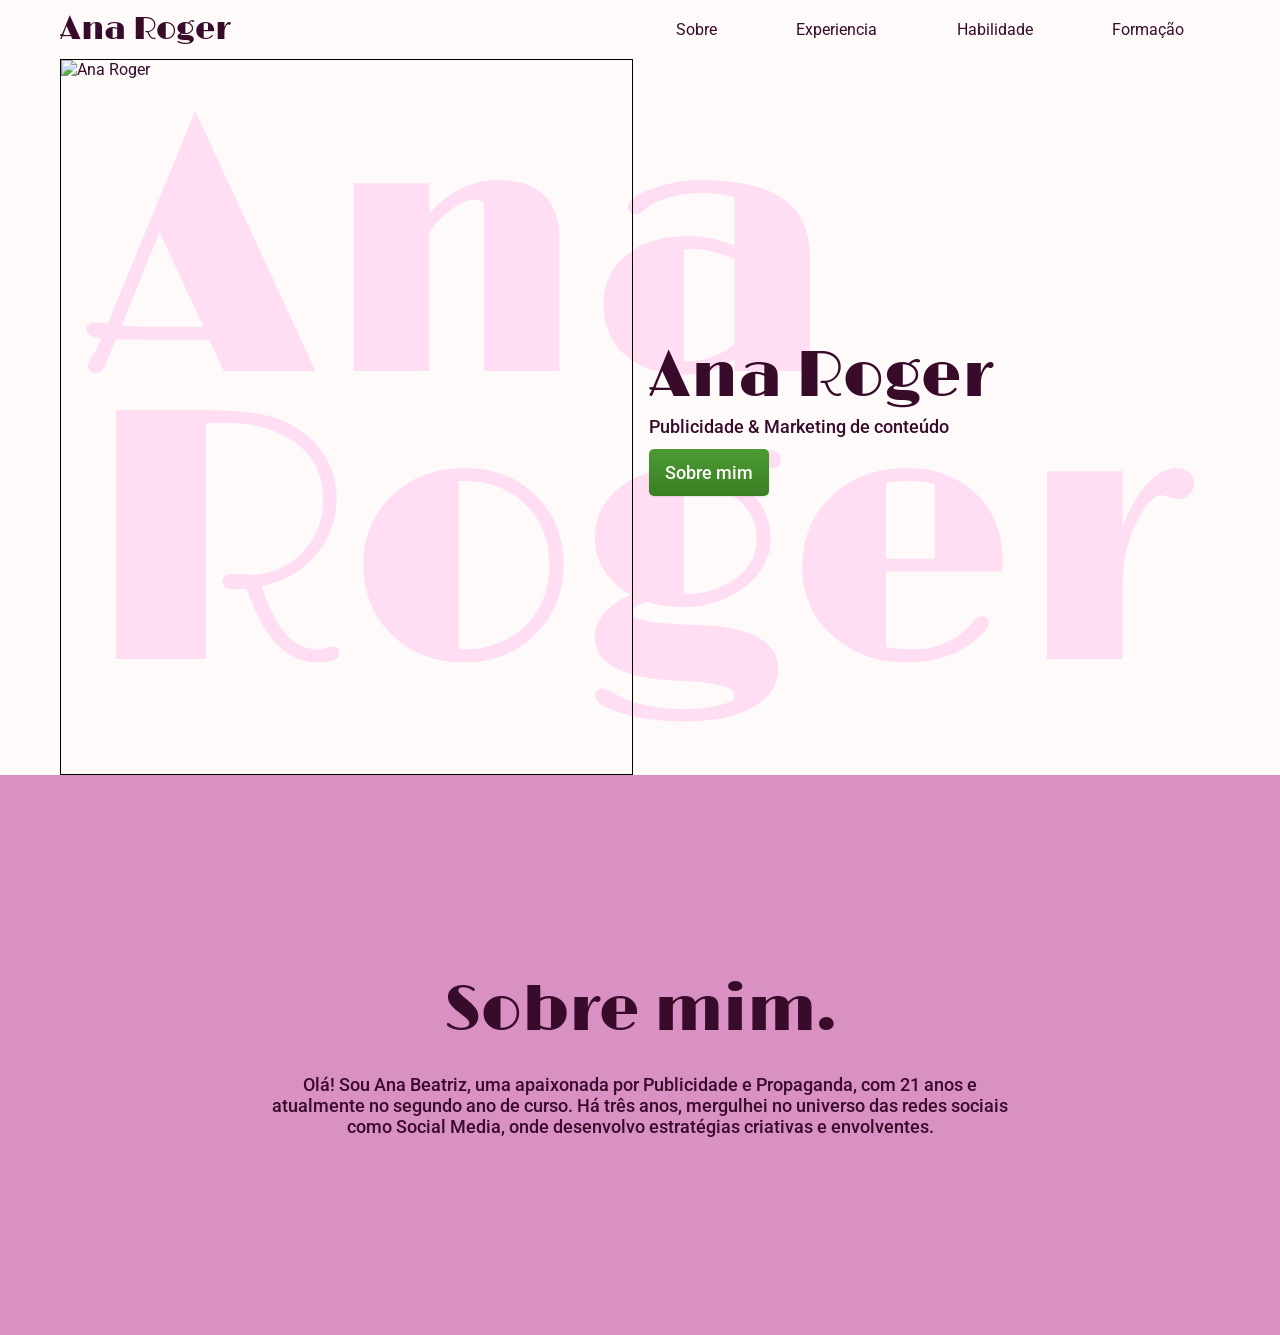
==== index.html @ 4bc262b2 "Primeiro commit" ====
<!DOCTYPE html>
<html lang="pt-br">
  <head>
    <meta charset="UTF-8" />
    <meta name="viewport" content="width=device-width, initial-scale=1.0" />
    <link rel="stylesheet" href="./styles/index.css" />
    <link rel="preconnect" href="https://fonts.googleapis.com" />
    <link rel="preconnect" href="https://fonts.gstatic.com" crossorigin />
    <link
      href="https://fonts.googleapis.com/css2?family=Limelight&family=Roboto:ital,wght@0,100..900;1,100..900&display=swap"
      rel="stylesheet"
    />
    <title>Ana Roger</title>
  </head>
  <body>
    <header class="header">
      <div class="header-container container">
        <a href="#">
          <h3 class="logo">Ana Roger</h3>
        </a>
        <ul>
          <li class="link">
            <a href="#sobre">Sobre</a>
          </li>
          <li class="link">
            <a href="#exp">Experiencia</a>
          </li>
          <li class="link">
            <a href="#hab">Habilidade</a>
          </li>
          <li class="link">
            <a href="#for">Formação</a>
          </li>
        </ul>
      </div>
    </header>

    <main class="introducao">
      <div class="introducao-content container">
        <picture class="fadeInDown" data-anime="800">
          <source media="(max-width: 800px)" />
          <!-- srcset="./img/bicicletas/nimbus.jpg" -->
          <!-- src="./img/fotos/introducao.jpg" -->
          <img width="1280" height="1600" alt="Ana Roger" />
        </picture>
        <div class="introducao-dados">
          <h1>Ana Roger</h1>
          <p>Publicidade & Marketing de conteúdo</p>
          <button class="btn">Sobre mim</button>
        </div>
      </div>
    </main>

    <article class="sobre">
      <h1>Sobre mim.</h1>
      <p>
        Olá! Sou Ana Beatriz, uma apaixonada por Publicidade e Propaganda, com
        21 anos e atualmente no segundo ano de curso. Há três anos, mergulhei no
        universo das redes sociais como Social Media, onde desenvolvo
        estratégias criativas e envolventes.
      </p>
    </article>

    <script src="./js/scripe.js"></script>
  </body>
</html>
---- styles/index.css ----
body {
  margin: 0;
  font-family: "Roboto", serif;
  color: #380b2a;
  background-color: #fffafa;
}

h1,
h2,
h3,
h4,
ul,
p,
dd,
blockquote {
  margin: 0px;
}

ul {
  padding: 0;
  list-style: none;
}

a {
  text-decoration: none;
  color: inherit;
}

img {
  max-width: 100%;
  height: auto;
  display: block;
}

img[src$=".jpg"] {
  border-radius: 4px;
}

h1 {
  font-family: "Limelight", serif;
  font-weight: 400;
  font-style: normal;
}

.container {
  box-sizing: border-box;
  max-width: 1200px;
  padding-left: 20px;
  padding-right: 20px;
  margin-left: auto;
  margin-right: auto;
}

.header {
  box-shadow: 0 1px 2px rgba(0, 0, 0, 0.1);
}

.header-container {
  display: grid;
  grid-template-columns: 1fr 1fr;
  align-items: center;
}

.logo {
  font-family: "Limelight", serif;
  font-weight: 400;
  font-style: normal;
  font-size: 2rem;
  color: #380b2a;
}

.header-container ul {
  display: flex;
  align-items: center;
  gap: 0.5rem;
  flex-wrap: wrap;
  justify-content: space-around;
}

.header-container .link a {
  padding: 1.25rem 1rem;
  display: block;
  transition: 0.2s;
}

.link a:hover {
  color: #ffc2ec;
  background-color: #bb6ca2;
}

.introducao {
  /* background: var(--cor-12) url("../../img/dec/bottom-left.svg") no-repeat bottom 160px left 20px; */
  background: #fffafa url("../img/fundo/Ana_Roger.png") no-repeat center center;
}

.introducao-content {
  display: grid;
  grid-template-columns: 1fr 1fr;
  gap: 1.125rem;
  align-items: center;
}

.introducao-content img {
  border: 1px solid #000;
  object-fit: cover;
  width: 100%;
  height: 100%;
}

.introducao-dados h1 {
  font-size: 4rem;
}

.introducao-dados p {
  font-size: 1.125rem;
  font-weight: 500;
}

.introducao-dados .btn {
  padding: 0.8rem 1rem;
  border-radius: 5px;
  font-family: "Roboto", serif;
  font-size: 1.125rem;
  font-weight: 500;
  border: none;
  background: linear-gradient(#4c9a34, #398023);
  color: #fffafa;
  margin-top: 0.75rem;
  cursor: pointer;
  box-shadow: 0 1px 2px rgba(0, 0, 0, 0.1);
}

.introducao-dados .btn:hover {
  background: linear-gradient(#1e5c0b, #114401);
}

.sobre {
  background-color: #d990c2;
  display: flex;
  align-items: center;
  justify-content: center;
  flex-direction: column;
  gap: 1.5rem;
  min-height: 560px;
}

.sobre h1 {
  font-size: 4rem;
}

.sobre p {
  font-weight: 500;
  font-size: 1.125rem;
  text-align: center;
  max-width: 750px;
}
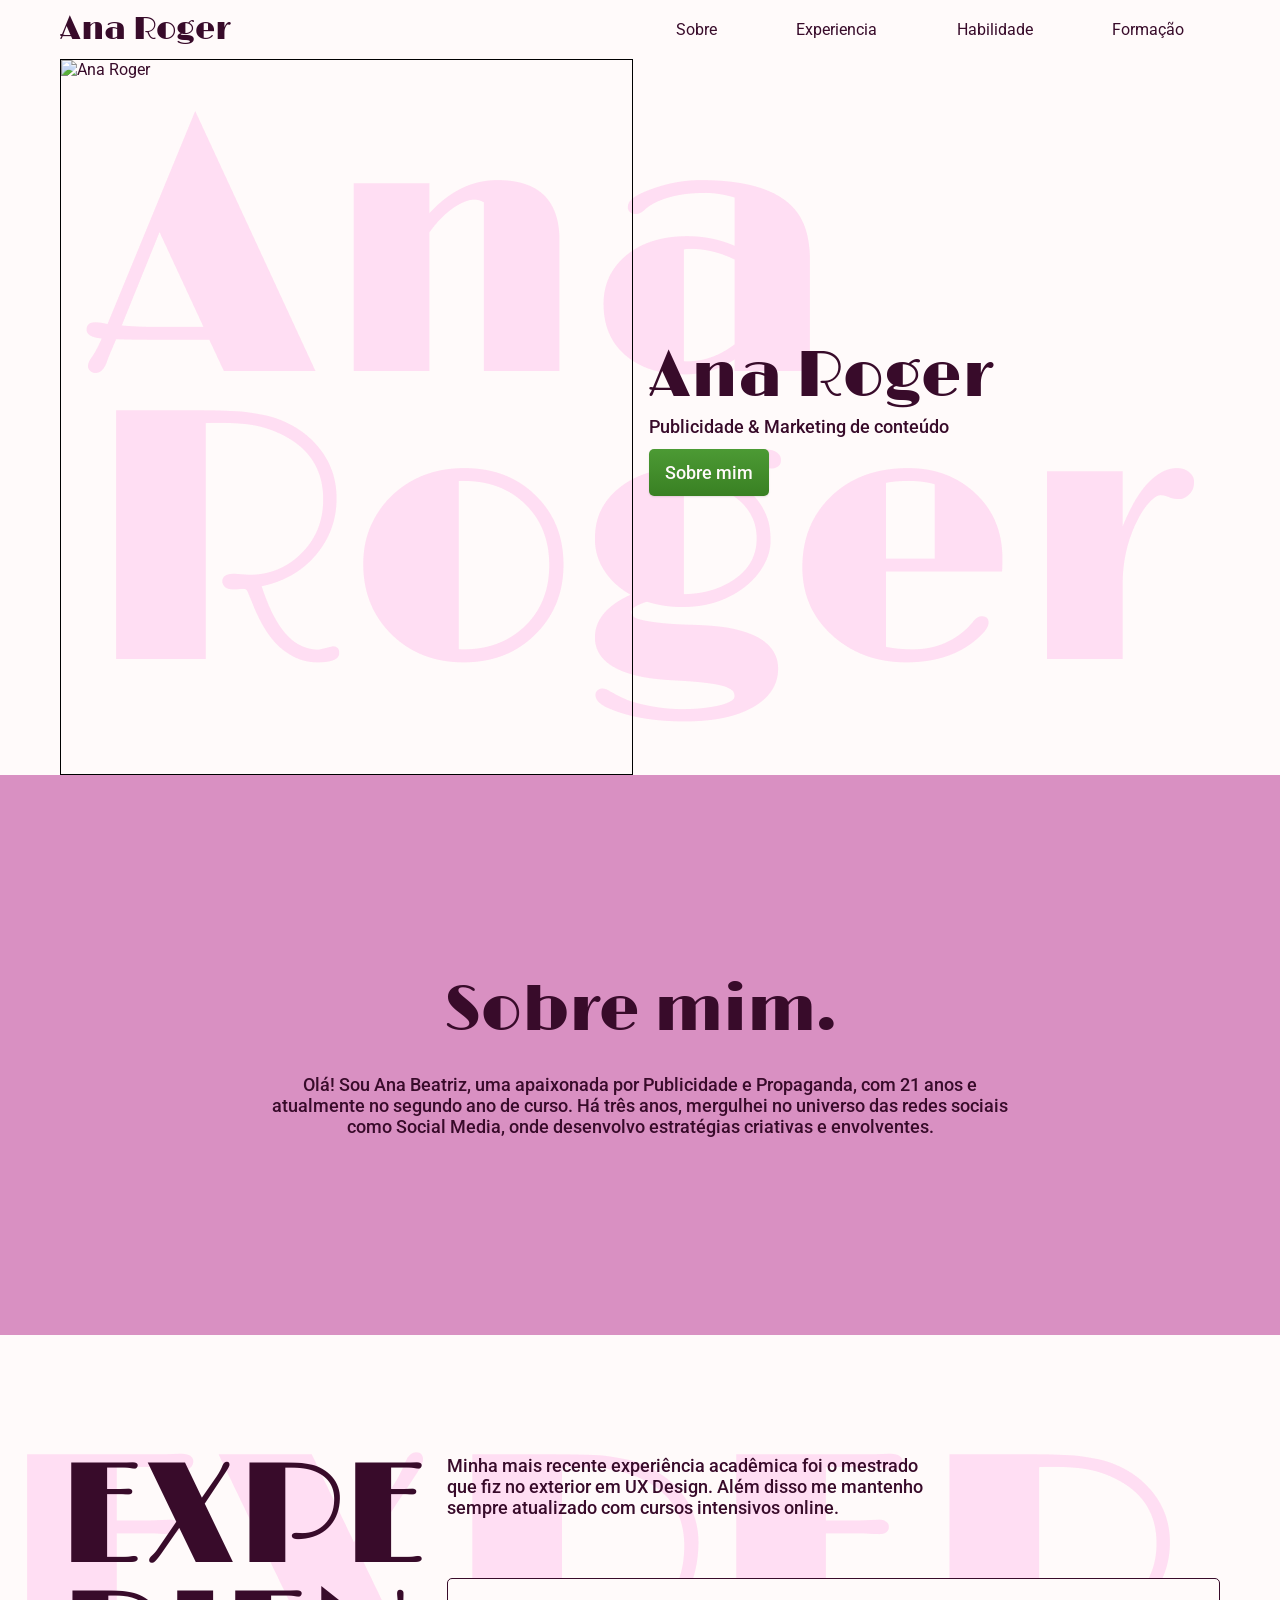
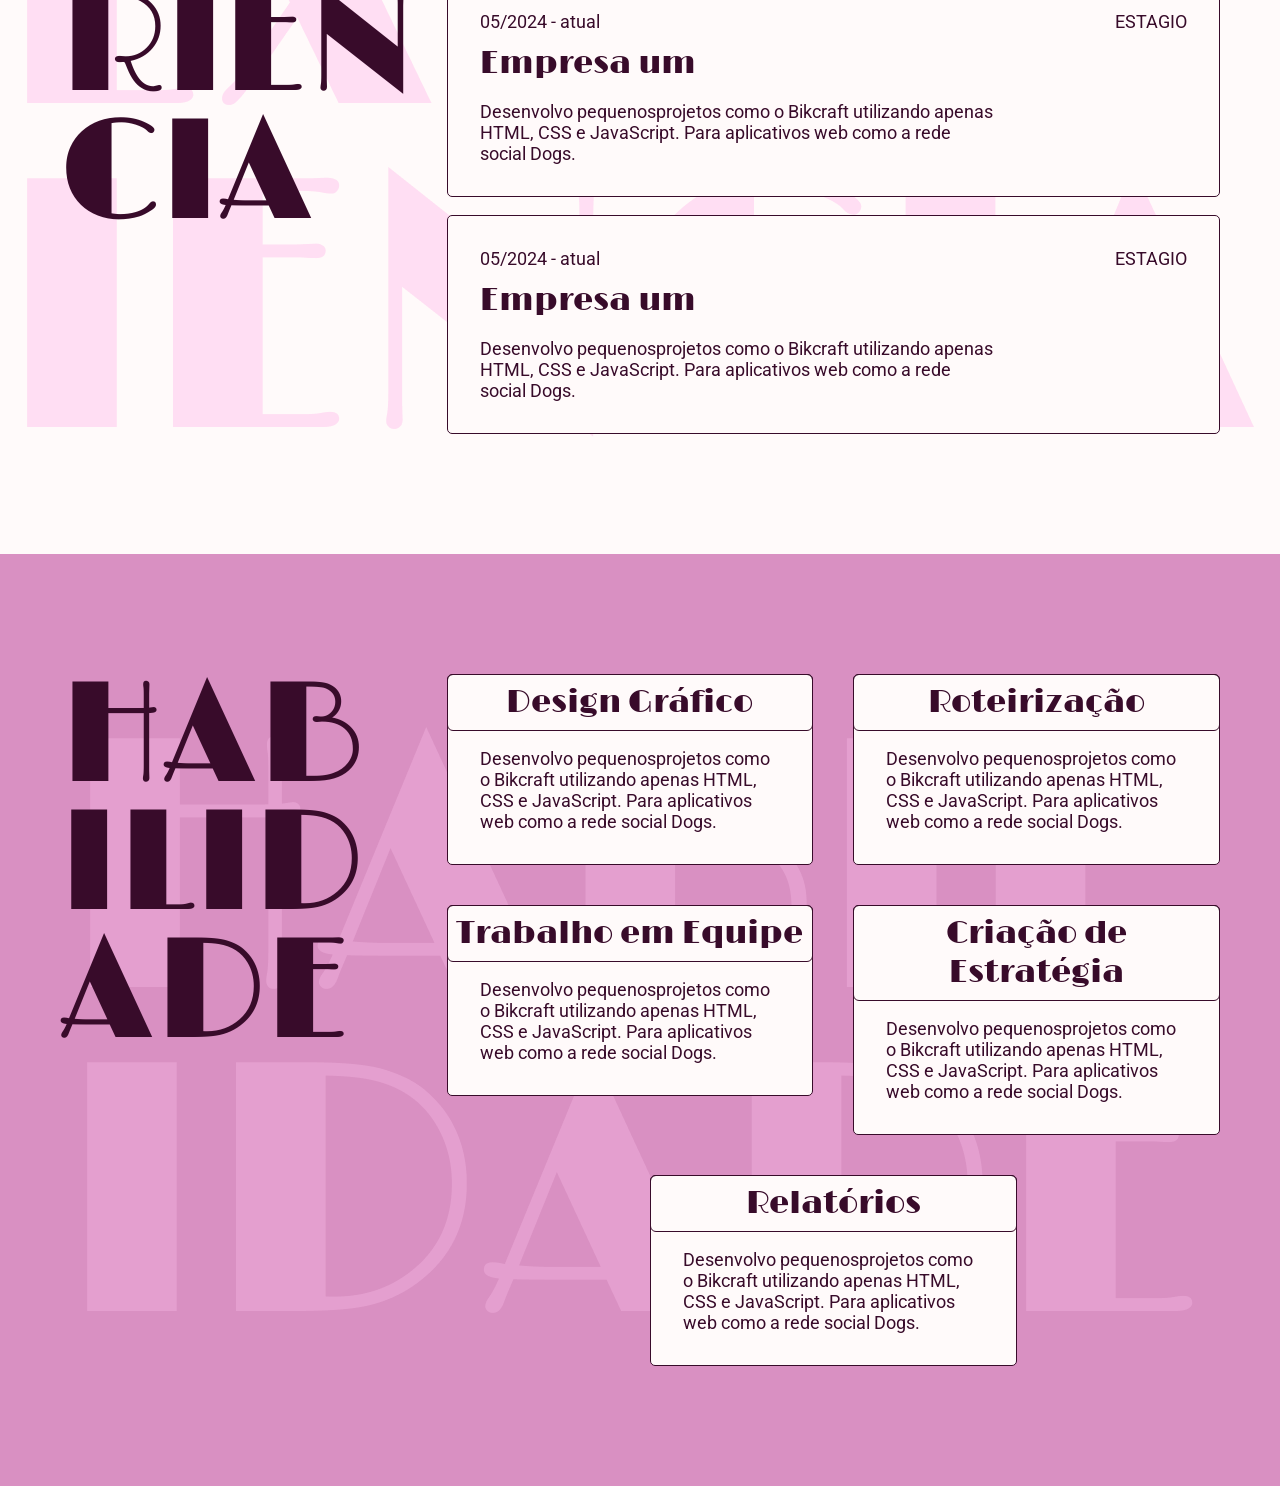
==== commit affb7464: "Add files via upload Experiencia e Habilidade" ====
--- a/index.html
+++ b/index.html
@@ -1,66 +1,161 @@
-<!DOCTYPE html>
-<html lang="pt-br">
-  <head>
-    <meta charset="UTF-8" />
-    <meta name="viewport" content="width=device-width, initial-scale=1.0" />
-    <link rel="stylesheet" href="./styles/index.css" />
-    <link rel="preconnect" href="https://fonts.googleapis.com" />
-    <link rel="preconnect" href="https://fonts.gstatic.com" crossorigin />
-    <link
-      href="https://fonts.googleapis.com/css2?family=Limelight&family=Roboto:ital,wght@0,100..900;1,100..900&display=swap"
-      rel="stylesheet"
-    />
-    <title>Ana Roger</title>
-  </head>
-  <body>
-    <header class="header">
-      <div class="header-container container">
-        <a href="#">
-          <h3 class="logo">Ana Roger</h3>
-        </a>
-        <ul>
-          <li class="link">
-            <a href="#sobre">Sobre</a>
-          </li>
-          <li class="link">
-            <a href="#exp">Experiencia</a>
-          </li>
-          <li class="link">
-            <a href="#hab">Habilidade</a>
-          </li>
-          <li class="link">
-            <a href="#for">Formação</a>
-          </li>
-        </ul>
-      </div>
-    </header>
-
-    <main class="introducao">
-      <div class="introducao-content container">
-        <picture class="fadeInDown" data-anime="800">
-          <source media="(max-width: 800px)" />
-          <!-- srcset="./img/bicicletas/nimbus.jpg" -->
-          <!-- src="./img/fotos/introducao.jpg" -->
-          <img width="1280" height="1600" alt="Ana Roger" />
-        </picture>
-        <div class="introducao-dados">
-          <h1>Ana Roger</h1>
-          <p>Publicidade & Marketing de conteúdo</p>
-          <button class="btn">Sobre mim</button>
-        </div>
-      </div>
-    </main>
-
-    <article class="sobre">
-      <h1>Sobre mim.</h1>
-      <p>
-        Olá! Sou Ana Beatriz, uma apaixonada por Publicidade e Propaganda, com
-        21 anos e atualmente no segundo ano de curso. Há três anos, mergulhei no
-        universo das redes sociais como Social Media, onde desenvolvo
-        estratégias criativas e envolventes.
-      </p>
-    </article>
-
-    <script src="./js/scripe.js"></script>
-  </body>
-</html>
+<!DOCTYPE html>
+<html lang="pt-br">
+  <head>
+    <meta charset="UTF-8" />
+    <meta name="viewport" content="width=device-width, initial-scale=1.0" />
+    <link rel="stylesheet" href="./styles/index.css" />
+    <link rel="preconnect" href="https://fonts.googleapis.com" />
+    <link rel="preconnect" href="https://fonts.gstatic.com" crossorigin />
+    <link
+      href="https://fonts.googleapis.com/css2?family=Limelight&family=Roboto:ital,wght@0,100..900;1,100..900&display=swap"
+      rel="stylesheet"
+    />
+    <title>Ana Roger</title>
+  </head>
+  <body>
+    <header class="header">
+      <div class="header-container container">
+        <a href="#">
+          <h3 class="logo">Ana Roger</h3>
+        </a>
+        <ul>
+          <li class="link">
+            <a href="#sobre">Sobre</a>
+          </li>
+          <li class="link">
+            <a href="#exp">Experiencia</a>
+          </li>
+          <li class="link">
+            <a href="#hab">Habilidade</a>
+          </li>
+          <li class="link">
+            <a href="#for">Formação</a>
+          </li>
+        </ul>
+      </div>
+    </header>
+
+    <main class="introducao">
+      <div class="introducao-content container">
+        <picture class="fadeInDown" data-anime="800">
+          <source media="(max-width: 800px)" />
+          <!-- srcset="./img/bicicletas/nimbus.jpg" -->
+          <!-- src="./img/fotos/introducao.jpg" -->
+          <img width="1280" height="1600" alt="Ana Roger" />
+        </picture>
+        <div class="introducao-dados">
+          <h1>Ana Roger</h1>
+          <p>Publicidade & Marketing de conteúdo</p>
+          <button class="btn">Sobre mim</button>
+        </div>
+      </div>
+    </main>
+
+    <article class="sobre">
+      <h1>Sobre mim.</h1>
+      <p>
+        Olá! Sou Ana Beatriz, uma apaixonada por Publicidade e Propaganda, com
+        21 anos e atualmente no segundo ano de curso. Há três anos, mergulhei no
+        universo das redes sociais como Social Media, onde desenvolvo
+        estratégias criativas e envolventes.
+      </p>
+    </article>
+
+    <article class="experiencia">
+      <div class="experiencia-content container">
+        <h2 class="text-decoretion">
+          Expe <br />
+          rien <br />
+          cia
+        </h2>
+        <div class="experiencia-dados">
+          <p>
+            Minha mais recente experiência acadêmica foi o mestrado que fiz no
+            exterior em UX Design. Além disso me mantenho sempre atualizado com
+            cursos intensivos online.
+          </p>
+          <ul class="experiencia-empresa">
+            <li class="experiencia-empresa-dados">
+              <div>
+                <p>05/2024 - atual</p>
+                <small>Estagio</small>
+              </div>
+              <h3>Empresa um</h3>
+              <p>
+                Desenvolvo pequenosprojetos como o Bikcraft utilizando apenas
+                HTML, CSS e JavaScript. Para aplicativos web como a rede social
+                Dogs.
+              </p>
+            </li>
+            <li class="experiencia-empresa-dados">
+              <div>
+                <p>05/2024 - atual</p>
+                <small>Estagio</small>
+              </div>
+              <h3>Empresa um</h3>
+              <p>
+                Desenvolvo pequenosprojetos como o Bikcraft utilizando apenas
+                HTML, CSS e JavaScript. Para aplicativos web como a rede social
+                Dogs.
+              </p>
+            </li>
+          </ul>
+        </div>
+      </div>
+    </article>
+
+    <article class="habilidade">
+      <div class="habilidade-content container">
+        <h2 class="text-decoretion">
+          Hab <br />
+          ilid <br />
+          ade
+        </h2>
+        <ul class="habilidade-list">
+          <li class="habilidade-item">
+            <h4>Design Gráfico</h4>
+            <p>
+              Desenvolvo pequenosprojetos como o Bikcraft utilizando apenas
+              HTML, CSS e JavaScript. Para aplicativos web como a rede social
+              Dogs.
+            </p>
+          </li>
+          <li class="habilidade-item">
+            <h4>Roteirização</h4>
+            <p>
+              Desenvolvo pequenosprojetos como o Bikcraft utilizando apenas
+              HTML, CSS e JavaScript. Para aplicativos web como a rede social
+              Dogs.
+            </p>
+          </li>
+          <li class="habilidade-item">
+            <h4>Trabalho em Equipe</h4>
+            <p>
+              Desenvolvo pequenosprojetos como o Bikcraft utilizando apenas
+              HTML, CSS e JavaScript. Para aplicativos web como a rede social
+              Dogs.
+            </p>
+          </li>
+          <li class="habilidade-item">
+            <h4>Criação de Estratégia</h4>
+            <p>
+              Desenvolvo pequenosprojetos como o Bikcraft utilizando apenas
+              HTML, CSS e JavaScript. Para aplicativos web como a rede social
+              Dogs.
+            </p>
+          </li>
+          <li class="habilidade-item">
+            <h4>Relatórios</h4>
+            <p>
+              Desenvolvo pequenosprojetos como o Bikcraft utilizando apenas
+              HTML, CSS e JavaScript. Para aplicativos web como a rede social
+              Dogs.
+            </p>
+          </li>
+        </ul>
+      </div>
+    </article>
+
+    <script src="./js/scripe.js"></script>
+  </body>
+</html>
--- a/styles/index.css
+++ b/styles/index.css
@@ -1,156 +1,264 @@
-body {
-  margin: 0;
-  font-family: "Roboto", serif;
-  color: #380b2a;
-  background-color: #fffafa;
-}
-
-h1,
-h2,
-h3,
-h4,
-ul,
-p,
-dd,
-blockquote {
-  margin: 0px;
-}
-
-ul {
-  padding: 0;
-  list-style: none;
-}
-
-a {
-  text-decoration: none;
-  color: inherit;
-}
-
-img {
-  max-width: 100%;
-  height: auto;
-  display: block;
-}
-
-img[src$=".jpg"] {
-  border-radius: 4px;
-}
-
-h1 {
-  font-family: "Limelight", serif;
-  font-weight: 400;
-  font-style: normal;
-}
-
-.container {
-  box-sizing: border-box;
-  max-width: 1200px;
-  padding-left: 20px;
-  padding-right: 20px;
-  margin-left: auto;
-  margin-right: auto;
-}
-
-.header {
-  box-shadow: 0 1px 2px rgba(0, 0, 0, 0.1);
-}
-
-.header-container {
-  display: grid;
-  grid-template-columns: 1fr 1fr;
-  align-items: center;
-}
-
-.logo {
-  font-family: "Limelight", serif;
-  font-weight: 400;
-  font-style: normal;
-  font-size: 2rem;
-  color: #380b2a;
-}
-
-.header-container ul {
-  display: flex;
-  align-items: center;
-  gap: 0.5rem;
-  flex-wrap: wrap;
-  justify-content: space-around;
-}
-
-.header-container .link a {
-  padding: 1.25rem 1rem;
-  display: block;
-  transition: 0.2s;
-}
-
-.link a:hover {
-  color: #ffc2ec;
-  background-color: #bb6ca2;
-}
-
-.introducao {
-  /* background: var(--cor-12) url("../../img/dec/bottom-left.svg") no-repeat bottom 160px left 20px; */
-  background: #fffafa url("../img/fundo/Ana_Roger.png") no-repeat center center;
-}
-
-.introducao-content {
-  display: grid;
-  grid-template-columns: 1fr 1fr;
-  gap: 1.125rem;
-  align-items: center;
-}
-
-.introducao-content img {
-  border: 1px solid #000;
-  object-fit: cover;
-  width: 100%;
-  height: 100%;
-}
-
-.introducao-dados h1 {
-  font-size: 4rem;
-}
-
-.introducao-dados p {
-  font-size: 1.125rem;
-  font-weight: 500;
-}
-
-.introducao-dados .btn {
-  padding: 0.8rem 1rem;
-  border-radius: 5px;
-  font-family: "Roboto", serif;
-  font-size: 1.125rem;
-  font-weight: 500;
-  border: none;
-  background: linear-gradient(#4c9a34, #398023);
-  color: #fffafa;
-  margin-top: 0.75rem;
-  cursor: pointer;
-  box-shadow: 0 1px 2px rgba(0, 0, 0, 0.1);
-}
-
-.introducao-dados .btn:hover {
-  background: linear-gradient(#1e5c0b, #114401);
-}
-
-.sobre {
-  background-color: #d990c2;
-  display: flex;
-  align-items: center;
-  justify-content: center;
-  flex-direction: column;
-  gap: 1.5rem;
-  min-height: 560px;
-}
-
-.sobre h1 {
-  font-size: 4rem;
-}
-
-.sobre p {
-  font-weight: 500;
-  font-size: 1.125rem;
-  text-align: center;
-  max-width: 750px;
-}
+body {
+  margin: 0;
+  font-family: "Roboto", serif;
+  color: #380b2a;
+  background-color: #fffafa;
+}
+
+h1,
+h2,
+h3,
+h4,
+ul,
+p,
+dd,
+blockquote {
+  margin: 0px;
+}
+
+ul {
+  padding: 0;
+  list-style: none;
+}
+
+a {
+  text-decoration: none;
+  color: inherit;
+}
+
+img {
+  max-width: 100%;
+  height: auto;
+  display: block;
+}
+
+img[src$=".jpg"] {
+  border-radius: 4px;
+}
+
+h1 {
+  font-family: "Limelight", serif;
+  font-weight: 400;
+  font-style: normal;
+}
+
+.container {
+  box-sizing: border-box;
+  max-width: 1200px;
+  padding-left: 20px;
+  padding-right: 20px;
+  margin-left: auto;
+  margin-right: auto;
+}
+
+.header {
+  box-shadow: 0 1px 2px rgba(0, 0, 0, 0.1);
+}
+
+.header-container {
+  display: grid;
+  grid-template-columns: 1fr 1fr;
+  align-items: center;
+}
+
+.logo {
+  font-family: "Limelight", serif;
+  font-weight: 400;
+  font-style: normal;
+  font-size: 2rem;
+  color: #380b2a;
+}
+
+.header-container ul {
+  display: flex;
+  align-items: center;
+  gap: 0.5rem;
+  flex-wrap: wrap;
+  justify-content: space-around;
+}
+
+.header-container .link a {
+  padding: 1.25rem 1rem;
+  display: block;
+  transition: 0.2s;
+}
+
+.link a:hover {
+  color: #ffc2ec;
+  background-color: #bb6ca2;
+}
+
+.introducao {
+  background: #fffafa url("../img/fundo/Ana_Roger.png") no-repeat center center;
+}
+
+.introducao-content {
+  display: grid;
+  grid-template-columns: 1fr 1fr;
+  gap: 1.125rem;
+  align-items: center;
+}
+
+.introducao-content img {
+  border: 1px solid #000;
+  object-fit: cover;
+  width: 100%;
+  height: 100%;
+}
+
+.introducao-dados h1 {
+  font-size: 4rem;
+}
+
+.introducao-dados p {
+  font-size: 1.125rem;
+  font-weight: 500;
+}
+
+.introducao-dados .btn {
+  padding: 0.8rem 1rem;
+  border-radius: 5px;
+  font-family: "Roboto", serif;
+  font-size: 1.125rem;
+  font-weight: 500;
+  border: none;
+  background: linear-gradient(#4c9a34, #398023);
+  color: #fffafa;
+  margin-top: 0.75rem;
+  cursor: pointer;
+  box-shadow: 0 1px 2px rgba(0, 0, 0, 0.1);
+}
+
+.introducao-dados .btn:hover {
+  background: linear-gradient(#1e5c0b, #114401);
+}
+
+.sobre {
+  background-color: #d990c2;
+  display: flex;
+  align-items: center;
+  justify-content: center;
+  flex-direction: column;
+  gap: 1.5rem;
+  min-height: 560px;
+}
+
+.sobre h1 {
+  font-size: 4rem;
+}
+
+.sobre p {
+  font-weight: 500;
+  font-size: 1.125rem;
+  text-align: center;
+  max-width: 750px;
+}
+
+.experiencia {
+  background: #fffafa url("../img/fundo/Experiencia.png") no-repeat center center;
+}
+
+.experiencia-content {
+  display: grid;
+  grid-template-columns: .5fr 1fr;
+  padding-block: 7.5rem;
+}
+
+.text-decoretion {
+  font-size: 9rem;
+  font-family: "Limelight", serif;
+  font-weight: 400;
+  color: #380b2a;
+  line-height: 8rem;
+  text-transform: uppercase;
+}
+
+.experiencia-empresa {
+  display: grid;
+  gap: 1.125rem;
+}
+
+.experiencia-dados > p {
+  font-size: 1.125rem;
+  font-weight: 500;
+  max-width: 500px;
+  margin-bottom: 3.75rem;
+}
+
+.experiencia-empresa-dados {
+  padding: 2rem;
+  background-color: #fffafa;
+  border: 1px solid #380B2A;
+  border-radius: 5px;
+}
+
+.experiencia-empresa-dados div {
+  display: flex;
+  justify-content: space-between;
+  align-items: center;
+}
+
+.experiencia-empresa-dados div p {
+  font-size: 1.125rem;
+}
+
+.experiencia-empresa-dados div small {
+  font-size: 1.125rem;
+  text-transform: uppercase;
+}
+
+.experiencia-empresa-dados > h3 {
+  font-family: "Limelight", serif;
+  font-weight: 400;
+  font-size: 2rem;
+  margin-top: .75rem;
+  margin-bottom: 1.125rem;
+}
+
+.experiencia-empresa-dados > p {
+  font-size: 1.125rem;
+  max-width: 520px;
+}
+
+.habilidade {
+  background: #D990C2 url("../img/fundo/Habilidade.png") no-repeat center center;
+}
+
+.habilidade-content {
+  display: grid;
+  grid-template-columns: .5fr 1fr;
+  padding-block: 7.5rem;
+}
+
+.habilidade-list {
+  display: grid;
+  grid-template-columns: 1fr 1fr 1fr 1fr;
+  align-items: start;
+  gap: 2.5rem;
+}
+
+.habilidade-item {
+  background-color: #fffafa;
+  border: 1px solid #380B2A;
+  border-radius: 5px;
+  grid-column: span 2;
+}
+
+.habilidade-item:nth-child(5) {
+  grid-column: 2 / 4;
+}
+
+.habilidade-item h4 {
+  text-align: center;
+  padding: 8px;
+  font-family: "Limelight", serif;
+  font-weight: 400;
+  font-size: 2rem;
+  outline: 1px solid #380B2A;
+  border-radius: 5px;
+}
+
+.habilidade-item p {
+  font-size: 1.125rem;
+  padding: 1.125rem 2rem 2rem 2rem;
+}
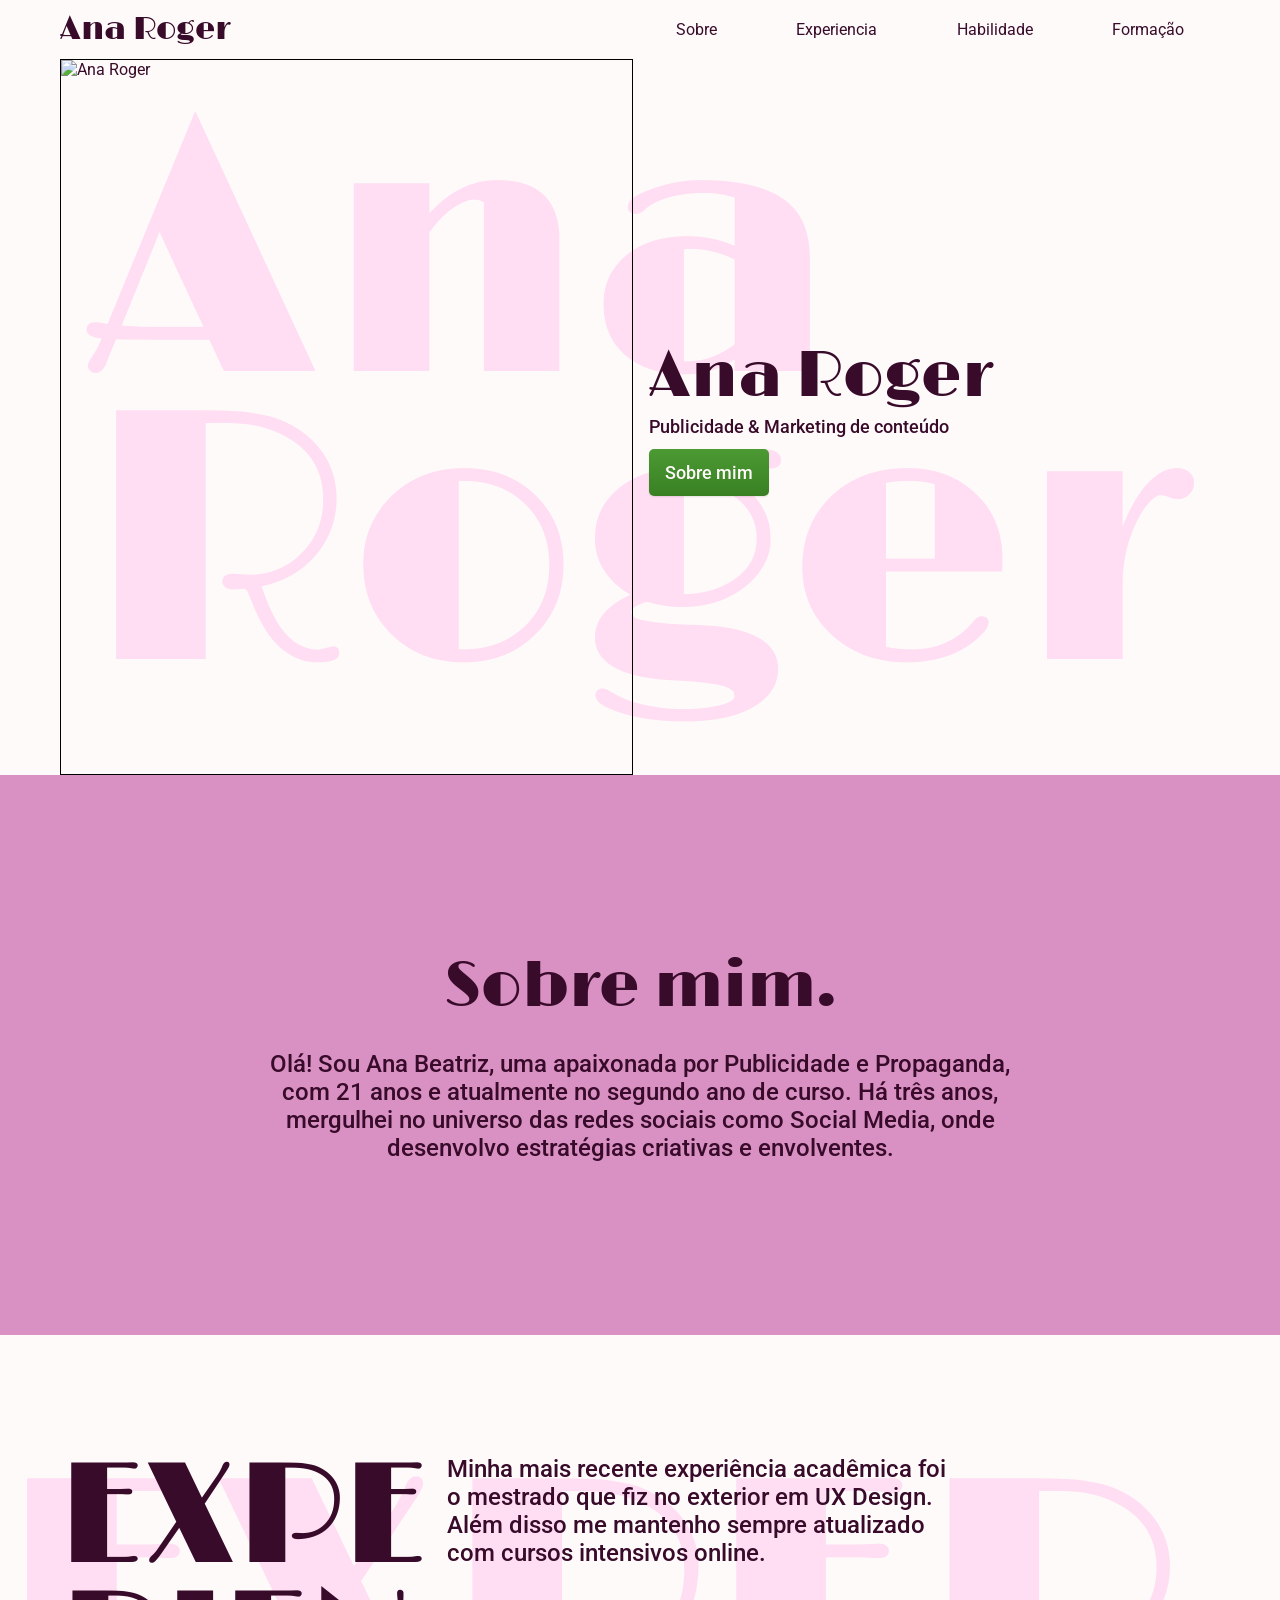
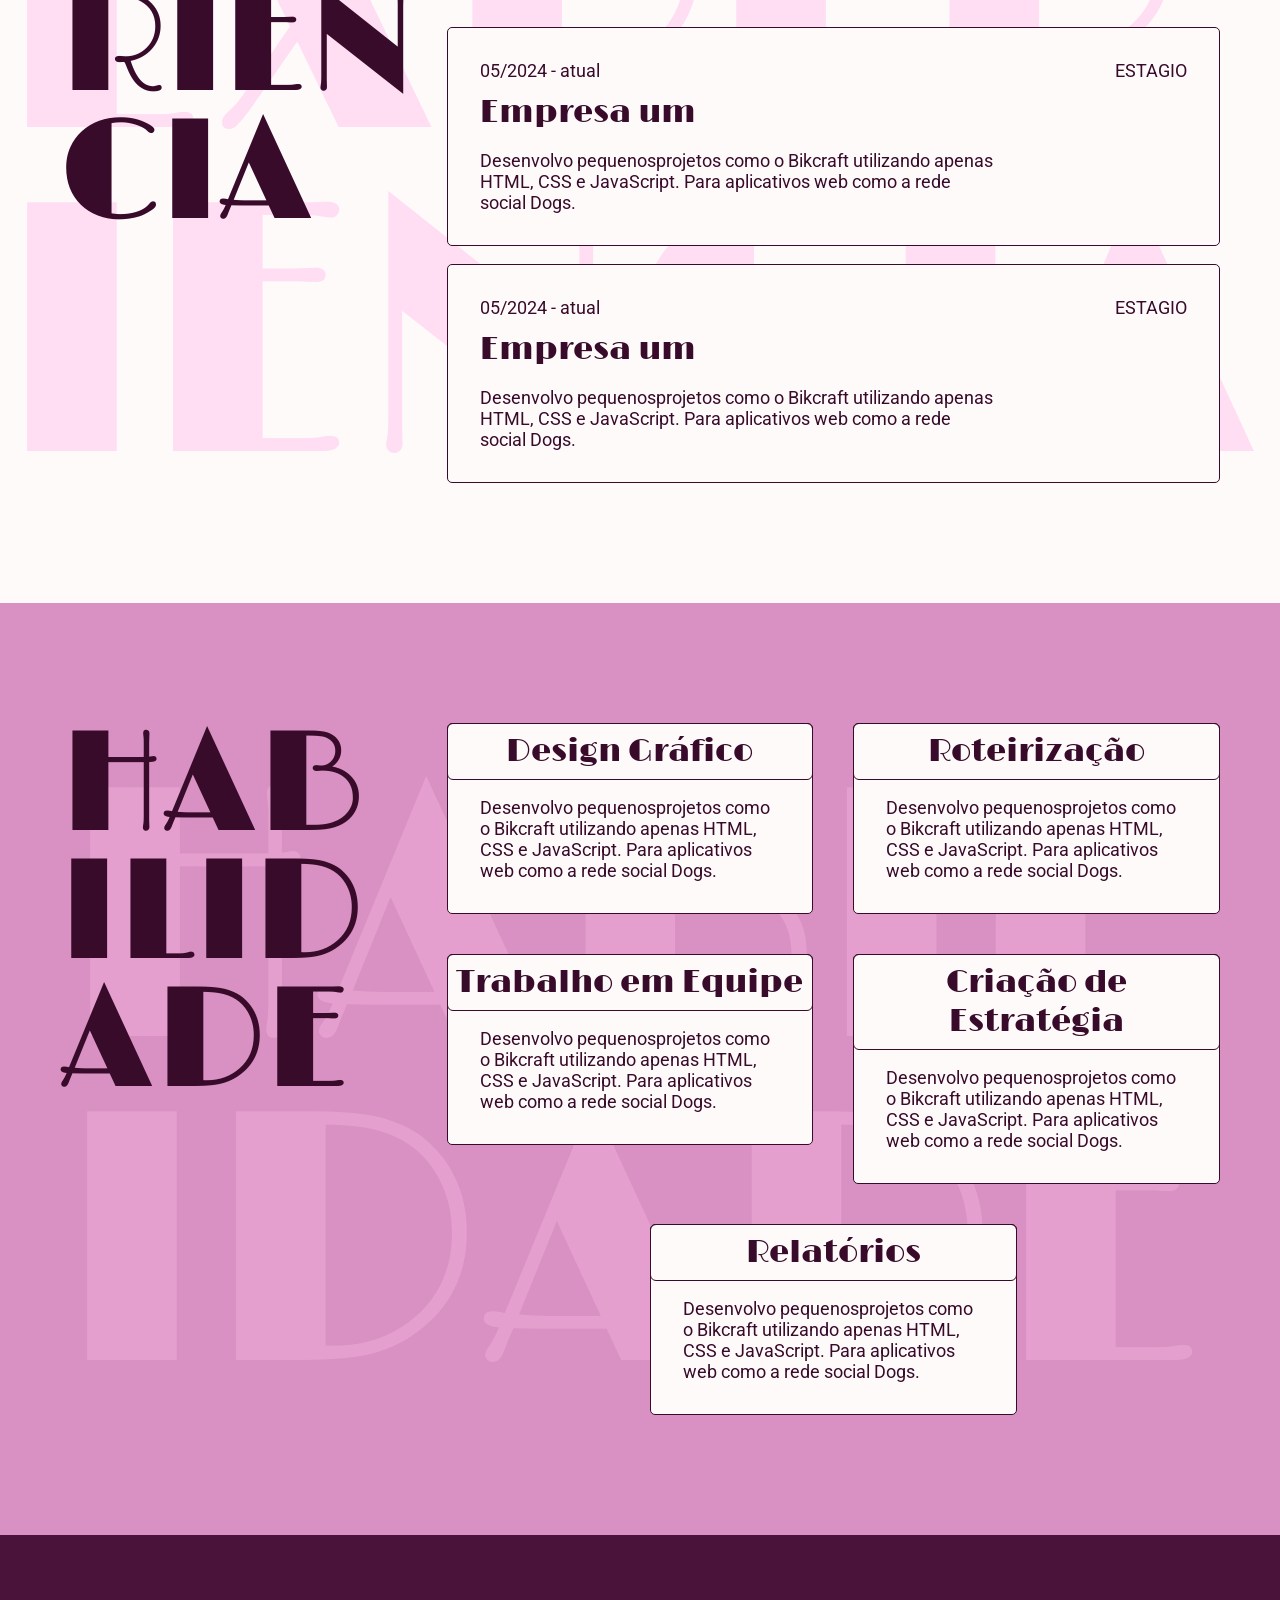
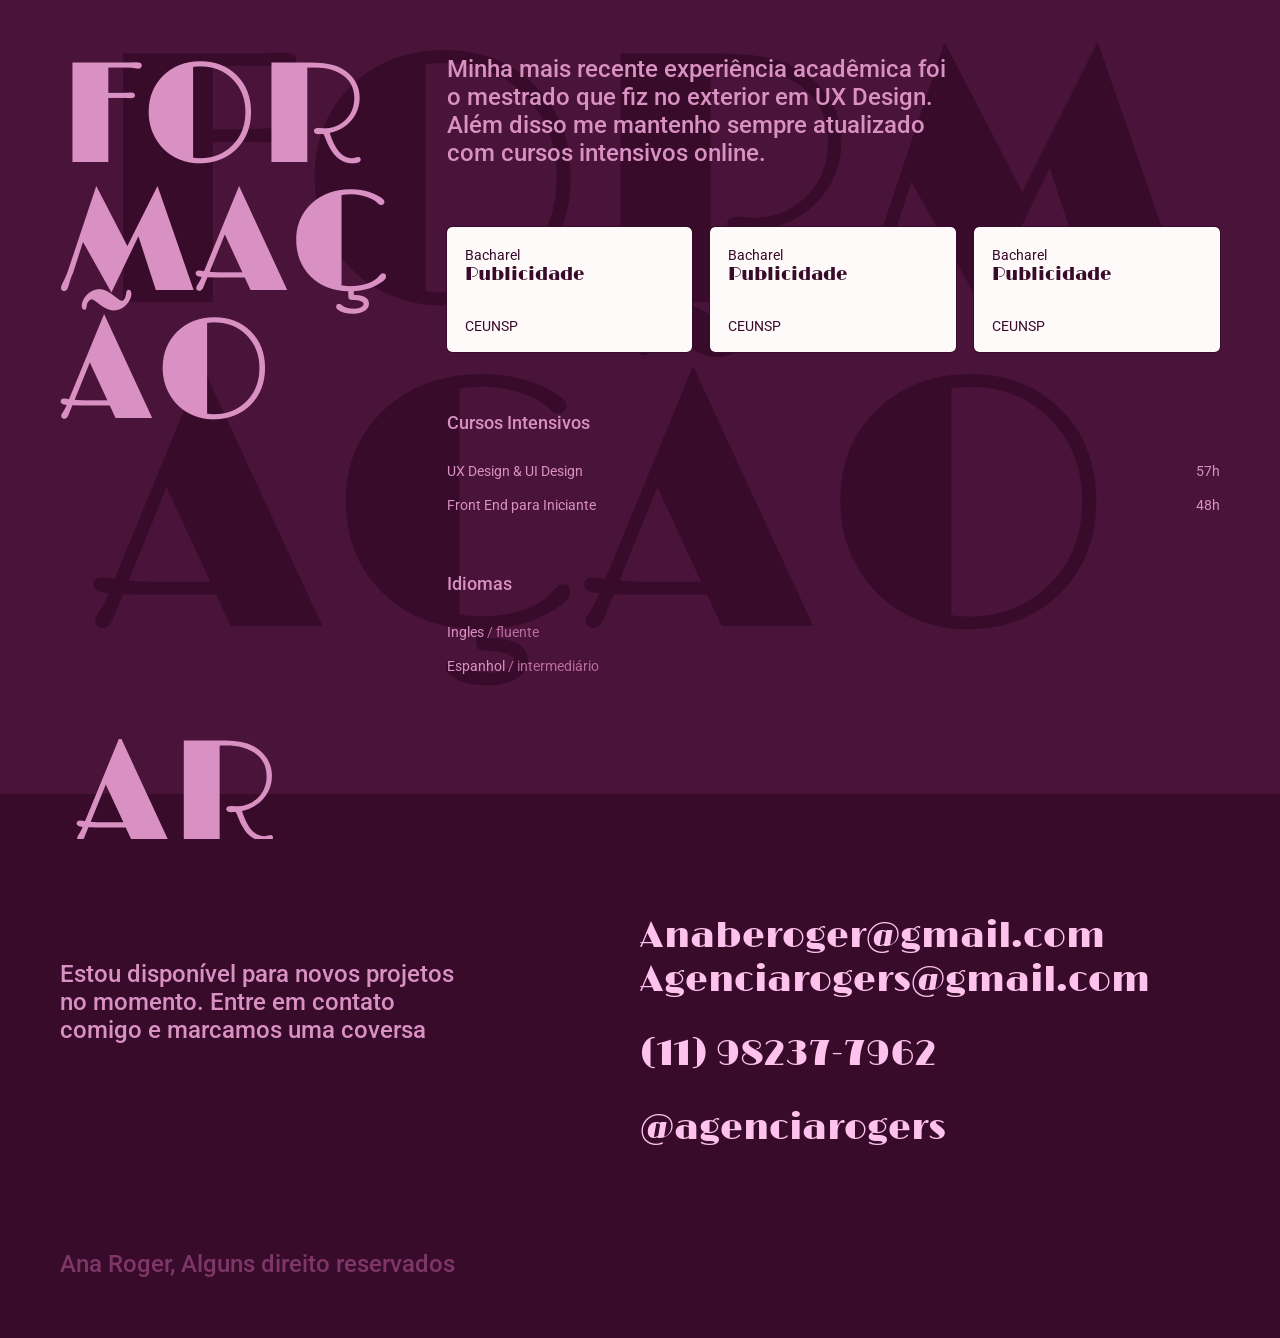
==== commit 86ec29c6: "Add files via upload Finalizando site" ====
--- a/index.html
+++ b/index.html
@@ -156,6 +156,88 @@
       </div>
     </article>
 
+    <article class="formacao">
+      <div class="formacao-content container">
+        <h2 class="text-decoretion cor-1">
+          For <br />
+          maç <br />
+          ão
+        </h2>
+        <div class="formacao-dados">
+          <p class="cor-1">
+            Minha mais recente experiência acadêmica foi o mestrado que fiz no
+            exterior em UX Design. Além disso me mantenho sempre atualizado com
+            cursos intensivos online.
+          </p>
+          <ul class="formacao-list">
+            <li class="formacao-item">
+              <small>Bacharel</small>
+              <h2>Publicidade</h2>
+              <p>CEUNSP</p>
+            </li>
+            <li class="formacao-item">
+              <small>Bacharel</small>
+              <h2>Publicidade</h2>
+              <p>CEUNSP</p>
+            </li>
+            <li class="formacao-item">
+              <small>Bacharel</small>
+              <h2>Publicidade</h2>
+              <p>CEUNSP</p>
+            </li>
+          </ul>
+          <div class="list-cur">
+            <h5 class="cor-1">Cursos Intensivos</h5>
+            <ul class="item-cur">
+              <li>
+                <p class="cor-1">UX Design & UI Design</p>
+                <small class="cor-1">57h</small>
+              </li>
+              <li class="cor-1">
+                <p>Front End para Iniciante</p>
+                <small>48h</small>
+              </li>
+            </ul>
+          </div>
+          <div class="list-idi">
+            <h5 class="cor-1">Idiomas</h5>
+            <ul class="item-idi">
+              <li>
+                <p class="cor-1">
+                  Ingles
+                  <span> / fluente </span>
+                </p>
+              </li>
+              <li>
+                <p class="cor-1">
+                  Espanhol
+                  <span> / intermediário </span>
+                </p>
+              </li>
+            </ul>
+          </div>
+        </div>
+      </div>
+    </article>
+
+    <footer class="footer">
+      <div class="footer-content container">
+        <p class="cor-1">
+          Estou disponível para novos projetos no momento. Entre em contato
+          comigo e marcamos uma coversa
+        </p>
+        <div class="contato">
+          <div class="link">
+            <a href="#">Anaberoger@gmail.com</a>
+            <a href="#">Agenciarogers@gmail.com</a>
+          </div>
+          <a href="#">(11) 98237-7962</a>
+          <a href="#">@agenciarogers</a>
+        </div>
+        <p class="copy">Ana Roger, Alguns direito reservados</p>
+      </div>
+    </footer>
+
     <script src="./js/scripe.js"></script>
   </body>
 </html>
--- a/styles/index.css
+++ b/styles/index.css
@@ -85,7 +85,6 @@
 
 .link a:hover {
   color: #ffc2ec;
-  background-color: #bb6ca2;
 }
 
 .introducao {
@@ -149,18 +148,19 @@
 
 .sobre p {
   font-weight: 500;
-  font-size: 1.125rem;
+  font-size: 1.5rem;
   text-align: center;
   max-width: 750px;
 }
 
 .experiencia {
-  background: #fffafa url("../img/fundo/Experiencia.png") no-repeat center center;
+  background: #fffafa url("../img/fundo/Experiencia.png") no-repeat center
+    center;
 }
 
 .experiencia-content {
   display: grid;
-  grid-template-columns: .5fr 1fr;
+  grid-template-columns: 0.5fr 1fr;
   padding-block: 7.5rem;
 }
 
@@ -179,7 +179,7 @@
 }
 
 .experiencia-dados > p {
-  font-size: 1.125rem;
+  font-size: 1.5rem;
   font-weight: 500;
   max-width: 500px;
   margin-bottom: 3.75rem;
@@ -188,7 +188,7 @@
 .experiencia-empresa-dados {
   padding: 2rem;
   background-color: #fffafa;
-  border: 1px solid #380B2A;
+  border: 1px solid #380b2a;
   border-radius: 5px;
 }
 
@@ -211,7 +211,7 @@
   font-family: "Limelight", serif;
   font-weight: 400;
   font-size: 2rem;
-  margin-top: .75rem;
+  margin-top: 0.75rem;
   margin-bottom: 1.125rem;
 }
 
@@ -221,12 +221,12 @@
 }
 
 .habilidade {
-  background: #D990C2 url("../img/fundo/Habilidade.png") no-repeat center center;
+  background: #d990c2 url("../img/fundo/Habilidade.png") no-repeat center center;
 }
 
 .habilidade-content {
   display: grid;
-  grid-template-columns: .5fr 1fr;
+  grid-template-columns: 0.5fr 1fr;
   padding-block: 7.5rem;
 }
 
@@ -239,7 +239,7 @@
 
 .habilidade-item {
   background-color: #fffafa;
-  border: 1px solid #380B2A;
+  border: 1px solid #380b2a;
   border-radius: 5px;
   grid-column: span 2;
 }
@@ -254,7 +254,7 @@
   font-family: "Limelight", serif;
   font-weight: 400;
   font-size: 2rem;
-  outline: 1px solid #380B2A;
+  outline: 1px solid #380b2a;
   border-radius: 5px;
 }
 
@@ -262,3 +262,172 @@
   font-size: 1.125rem;
   padding: 1.125rem 2rem 2rem 2rem;
 }
+
+.formacao {
+  background: #4a1339 url("../img/fundo/Formacao.png") no-repeat center center;
+}
+
+.cor-1 {
+  color: #d990c2;
+}
+
+.formacao-content {
+  display: grid;
+  grid-template-columns: 0.5fr 1fr;
+  padding-block: 7.5rem;
+}
+
+.formacao-dados > p {
+  font-size: 1.5rem;
+  font-weight: 500;
+  max-width: 500px;
+  margin-bottom: 3.75rem;
+}
+
+.formacao-list {
+  display: grid;
+  gap: 1.125rem;
+  grid-template-columns: 1fr 1fr 1fr;
+  justify-content: space-between;
+  align-items: center;
+  margin-bottom: 3.75rem;
+}
+
+.formacao-item {
+  padding: 1.125rem;
+  outline: 1px solid #380b2a;
+  background-color: #fffafa;
+  border-radius: 5px;
+}
+
+.formacao-item small {
+  margin-bottom: 0.75rem;
+  font-size: 0.875rem;
+}
+
+.formacao-item h2 {
+  margin-bottom: 2rem;
+  font-family: "Limelight", serif;
+  font-weight: 400;
+  font-size: 1.125rem;
+}
+
+.formacao-item p {
+  font-size: 0.875rem;
+}
+
+.list-cur {
+  margin-bottom: 3.75rem;
+}
+
+.list-cur h5 {
+  font-size: 1.125rem;
+  font-weight: 500;
+}
+
+.item-cur li + li {
+  margin-top: 1.125rem;
+}
+
+.item-cur li {
+  display: flex;
+  align-items: center;
+  justify-content: space-between;
+  gap: 0.5rem;
+}
+
+.item-cur li small,
+.item-cur li p {
+  font-size: 0.875rem;
+}
+
+.list-idi h5 {
+  font-size: 1.125rem;
+  font-weight: 500;
+}
+
+.item-idi li + li {
+  margin-top: 1.125rem;
+}
+
+.item-idi li {
+  display: flex;
+  align-items: center;
+  justify-content: space-between;
+  gap: 0.5rem;
+}
+
+.list-idi h5 {
+  font-size: 1.125rem;
+  font-weight: 500;
+}
+
+.item-idi p {
+  font-size: 0.875rem;
+}
+
+.item-idi span {
+  color: #bb6ca2;
+}
+
+.footer {
+  background-color: #380b2a;
+}
+
+.footer-content {
+  display: grid;
+  grid-template-columns: 1fr 1fr;
+  padding-top: 7.5rem;
+  padding-bottom: 3.75rem;
+  position: relative;
+}
+
+.footer-content > p {
+  font-size: 1.5rem;
+  font-weight: 500;
+  max-width: 400px;
+  margin-bottom: 3.75rem;
+  color: #d990c2;
+  align-self: center;
+}
+
+.contato {
+  display: grid;
+  align-self: center;
+  gap: 1.875rem;
+}
+
+.contato .link {
+  display: grid;
+}
+
+.contato a {
+  color: #ffc2ec;
+  font-size: 2.25rem;
+  font-family: "Limelight", serif;
+  font-weight: 400;
+}
+
+.contato a:hover {
+  color: #7d3667;
+}
+
+.footer-content .copy {
+  color: #7d3667;
+  grid-column: 1 / 3;
+  font-size: 1.5rem;
+  align-self: end;
+  margin-top: 6.25rem;
+  margin-bottom: 0;
+}
+
+.footer-content::after {
+  content: "";
+  display: block;
+  width: 210px;
+  height: 100px;
+  background: url("../img/icon/AR.svg") no-repeat center;
+  position: absolute;
+  top: -55px;
+  left: 30px;
+}
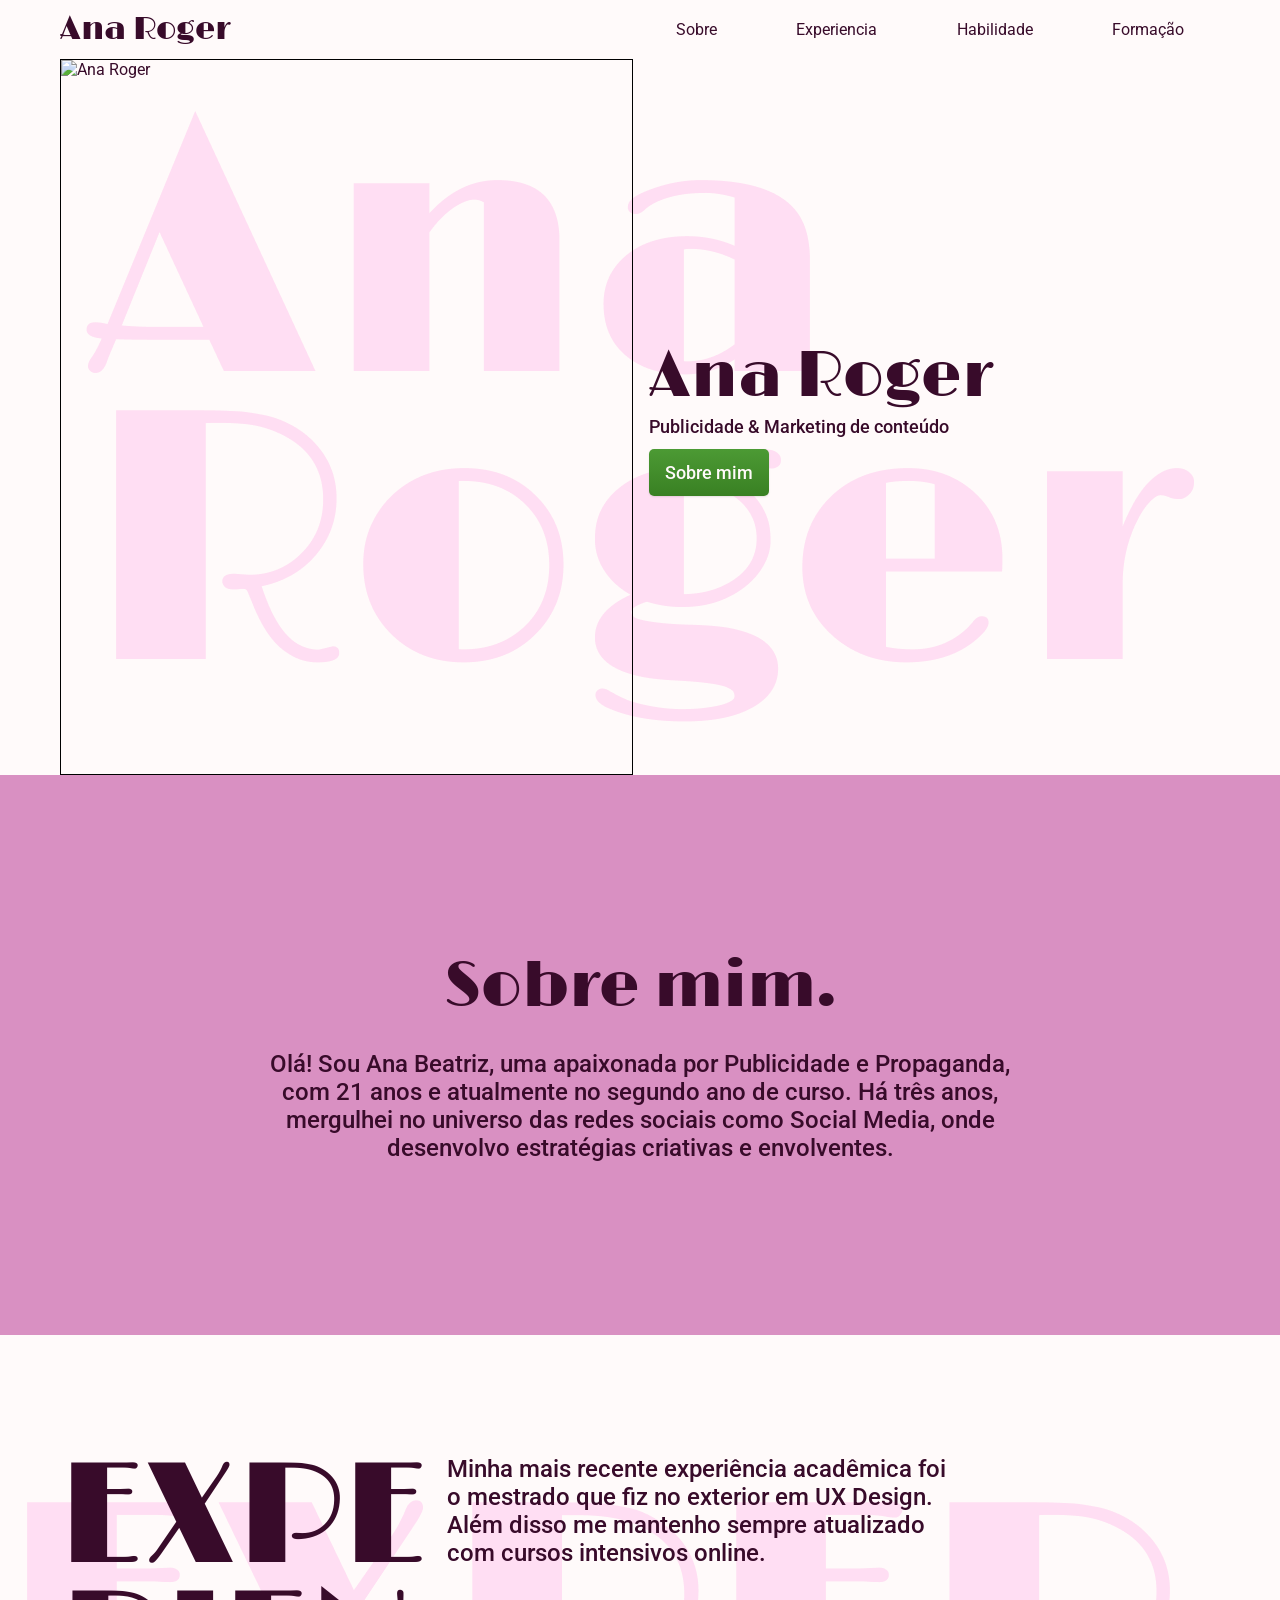
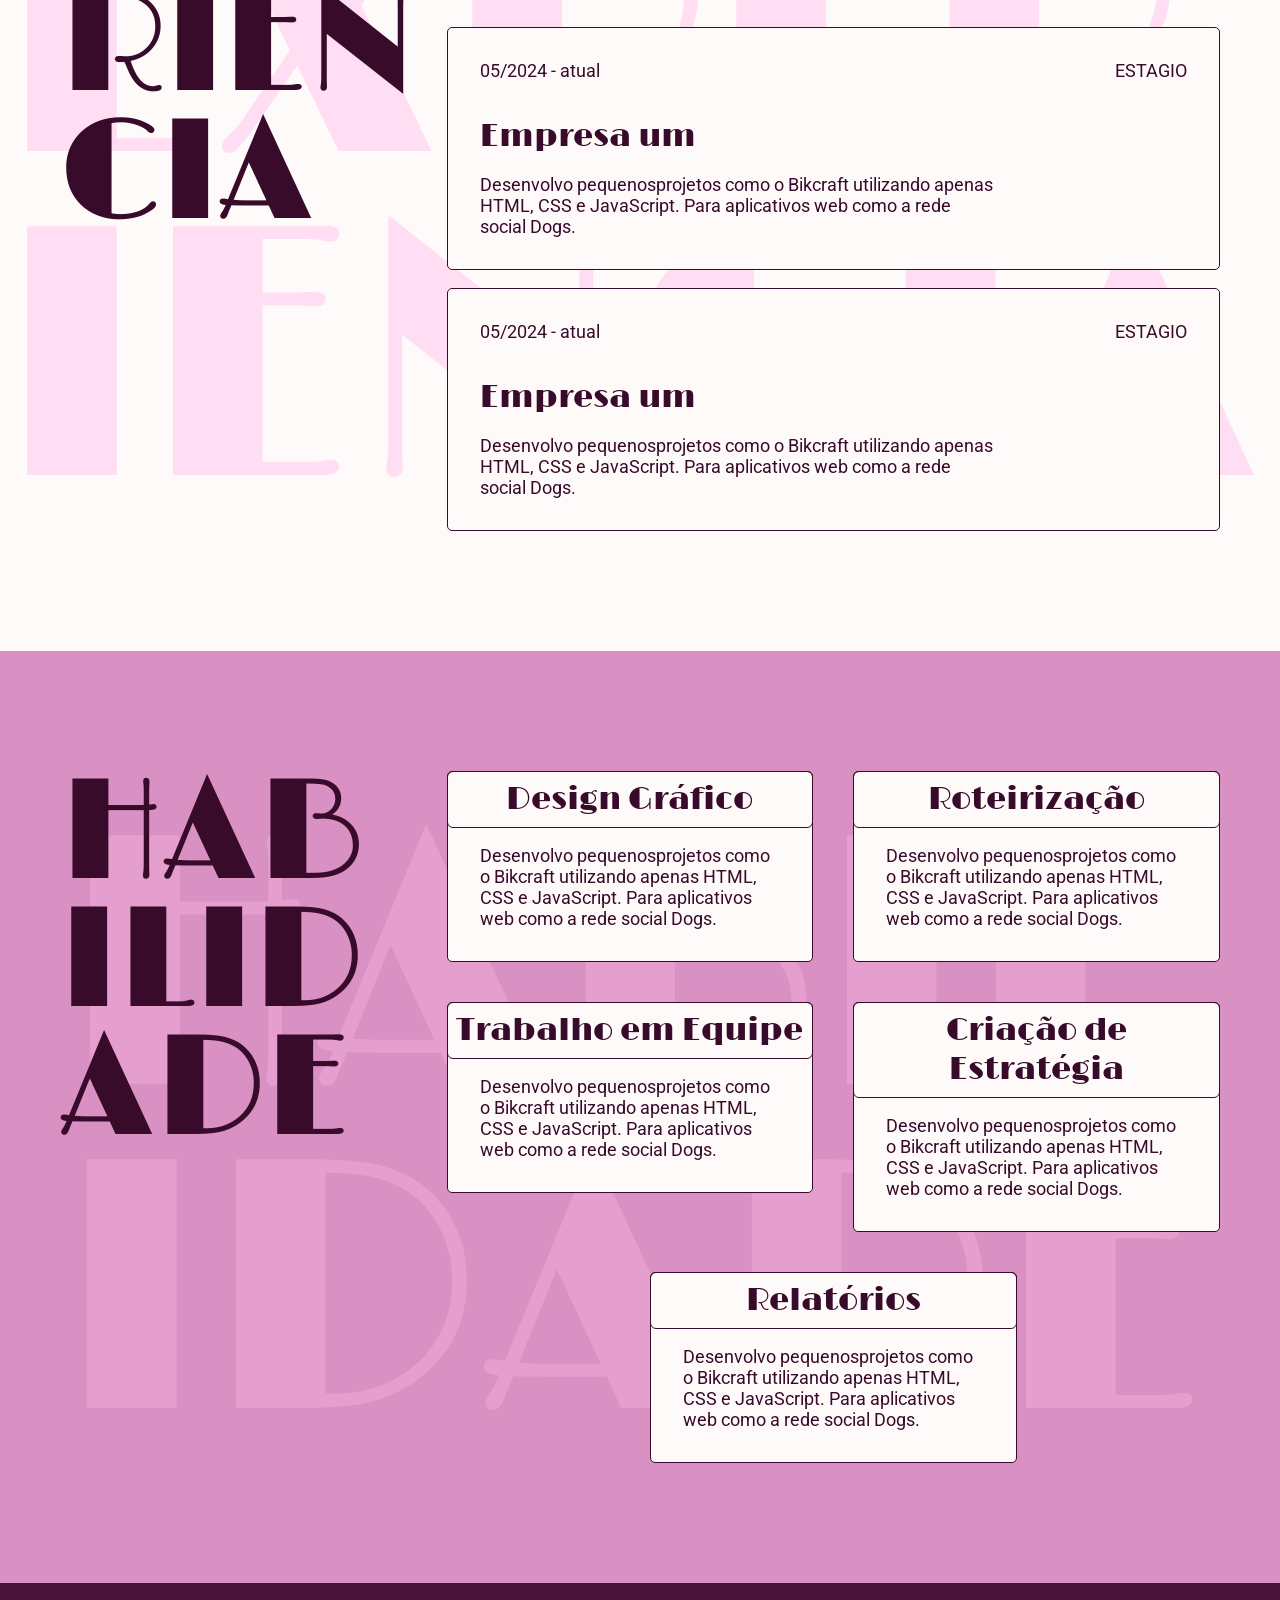
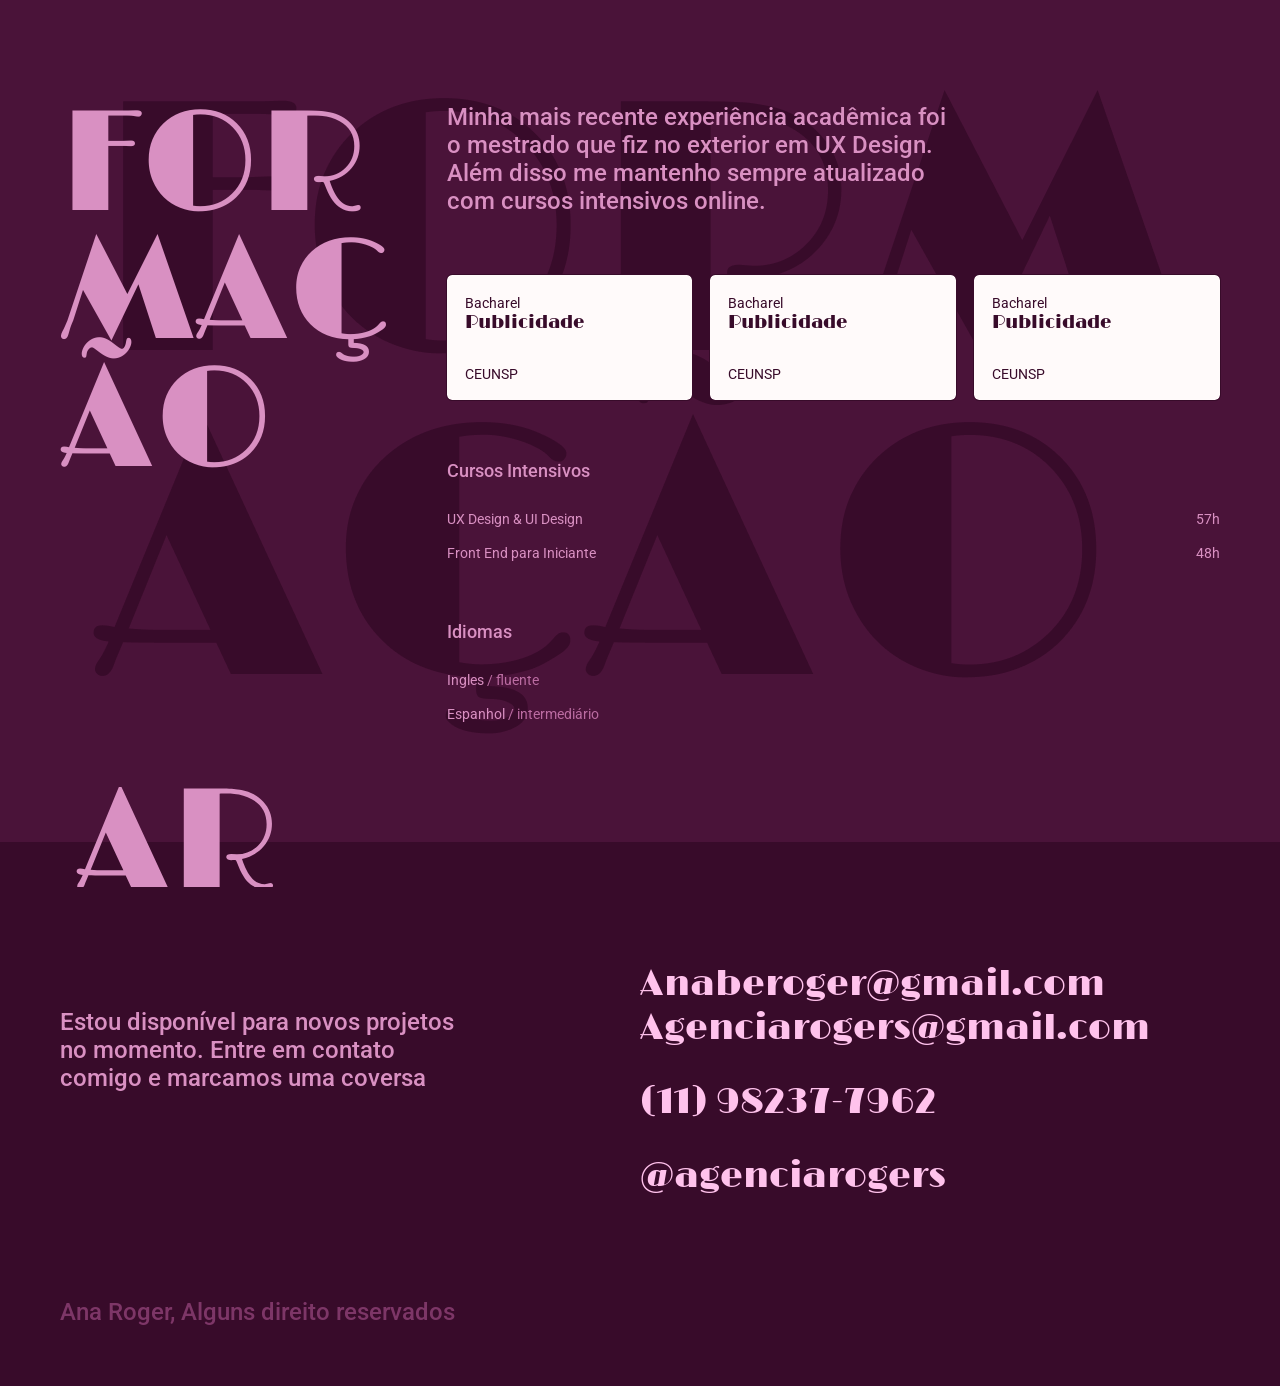
==== commit 8e493863: "Add files via upload Versão mobile" ====
--- a/index.html
+++ b/index.html
@@ -68,6 +68,7 @@
           rien <br />
           cia
         </h2>
+        <h2 class="text-decoretion-mobile">Experiencia</h2>
         <div class="experiencia-dados">
           <p>
             Minha mais recente experiência acadêmica foi o mestrado que fiz no
@@ -111,6 +112,7 @@
           ilid <br />
           ade
         </h2>
+        <h2 class="text-decoretion-mobile">Habilidade</h2>
         <ul class="habilidade-list">
           <li class="habilidade-item">
             <h4>Design Gráfico</h4>
@@ -163,6 +165,7 @@
           maç <br />
           ão
         </h2>
+        <h2 class="text-decoretion-mobile cor-1">Formação</h2>
         <div class="formacao-dados">
           <p class="cor-1">
             Minha mais recente experiência acadêmica foi o mestrado que fiz no
--- a/styles/index.css
+++ b/styles/index.css
@@ -87,6 +87,23 @@
   color: #ffc2ec;
 }
 
+@media (max-width: 50rem) {
+  .logo {
+    margin-top: 0.75rem;
+  }
+
+  .header-container {
+    grid-template-columns: 1fr;
+    justify-items: center;
+  }
+
+  .header-container .link a {
+    padding: 1rem 0.75rem;
+    display: block;
+    transition: 0.2s;
+  }
+}
+
 .introducao {
   background: #fffafa url("../img/fundo/Ana_Roger.png") no-repeat center center;
 }
@@ -132,6 +149,24 @@
   background: linear-gradient(#1e5c0b, #114401);
 }
 
+@media (max-width: 50rem) {
+  .introducao-content {
+    grid-template-columns: 1fr;
+  }
+
+  .introducao-dados h1 {
+    font-size: 2rem;
+  }
+
+  .introducao-dados {
+    padding-block: 3.75rem;
+  }
+
+  .introducao-content img {
+    display: none;
+  }
+}
+
 .sobre {
   background-color: #d990c2;
   display: flex;
@@ -151,6 +186,21 @@
   font-size: 1.5rem;
   text-align: center;
   max-width: 750px;
+}
+
+@media (max-width: 50rem) {
+  .sobre {
+    padding: 3.75rem 1.25rem;
+    min-height: auto;
+  }
+  .sobre h1 {
+    font-size: 2rem;
+  }
+
+  .sobre p {
+    font-size: 1.125rem;
+    max-width: auto;
+  }
 }
 
 .experiencia {
@@ -211,13 +261,41 @@
   font-family: "Limelight", serif;
   font-weight: 400;
   font-size: 2rem;
-  margin-top: 0.75rem;
+  margin-top: 2.25rem;
   margin-bottom: 1.125rem;
 }
 
 .experiencia-empresa-dados > p {
   font-size: 1.125rem;
   max-width: 520px;
+}
+
+@media (max-width: 50rem) {
+  .experiencia-empresa-dados div p {
+    font-size: 0.875rem;
+  }
+
+  .experiencia-empresa-dados div small {
+    font-size: 0.875rem;
+  }
+
+  .experiencia-dados > p {
+    font-size: 1.125rem;
+    max-width: auto;
+    margin-bottom: 1.875rem;
+  }
+
+  .experiencia-empresa-dados > h3 {
+    margin-top: 1rem;
+    margin-bottom: 0.875rem;
+    font-size: 1.8rem;
+  }
+
+  .experiencia-content {
+    grid-template-columns: 1fr;
+    padding-block: 3.75rem;
+    gap: 1.25rem;
+  }
 }
 
 .habilidade {
@@ -263,6 +341,27 @@
   padding: 1.125rem 2rem 2rem 2rem;
 }
 
+@media (max-width: 50rem) {
+  .habilidade-content {
+    grid-template-columns: 1fr;
+    padding-block: 3.75rem;
+    gap: 1.25rem;
+  }
+
+  .habilidade-item h4 {
+    font-size: 1.8rem;
+  }
+
+  .habilidade-list {
+    grid-template-columns: 1fr 1fr;
+  }
+
+  .habilidade-item:nth-child(5) {
+    grid-column: 1 / -1;
+    grid-row: 5;
+  }
+}
+
 .formacao {
   background: #4a1339 url("../img/fundo/Formacao.png") no-repeat center center;
 }
@@ -368,6 +467,24 @@
 
 .item-idi span {
   color: #bb6ca2;
+}
+
+@media (max-width: 50rem) {
+  .formacao-content > p {
+    font-size: 1.125rem;
+    max-width: auto;
+    margin-bottom: 1.875rem;
+  }
+
+  .formacao-content {
+    grid-template-columns: 1fr;
+    padding-block: 3.75rem;
+    gap: 1.25rem;
+  }
+
+  .formacao-list {
+    grid-template-columns: 1fr;
+  }
 }
 
 .footer {
@@ -431,3 +548,55 @@
   top: -55px;
   left: 30px;
 }
+
+@media (max-width: 50rem) {
+  .footer-content {
+    grid-template-columns: 1fr;
+    padding-top: 3.75rem;
+    padding-bottom: 1rem;
+  }
+
+  .footer-content > p {
+    font-size: 1.125rem;
+    max-width: auto;
+    margin-bottom: 1.875rem;
+  }
+
+  .contato {
+    gap: 1.25rem;
+  }
+
+  .contato a {
+    font-size: 1.125rem;
+  }
+
+  .footer-content::after {
+    background: url("../img/icon/AR_mobile.svg") no-repeat center;
+    left: -30px;
+  }
+
+  .footer-content .copy {
+    grid-column: 1/-1;
+    font-size: 0.875rem;
+    margin-top: 3.25rem;
+    margin-bottom: 0;
+  }
+}
+
+.text-decoretion-mobile {
+  display: none;
+  font-size: 2rem;
+  font-family: "Limelight", serif;
+  font-weight: 400;
+  line-height: 2.25rem;
+  text-transform: uppercase;
+}
+
+@media (max-width: 50rem) {
+  .text-decoretion {
+    display: none;
+  }
+  .text-decoretion-mobile {
+    display: block;
+  }
+}
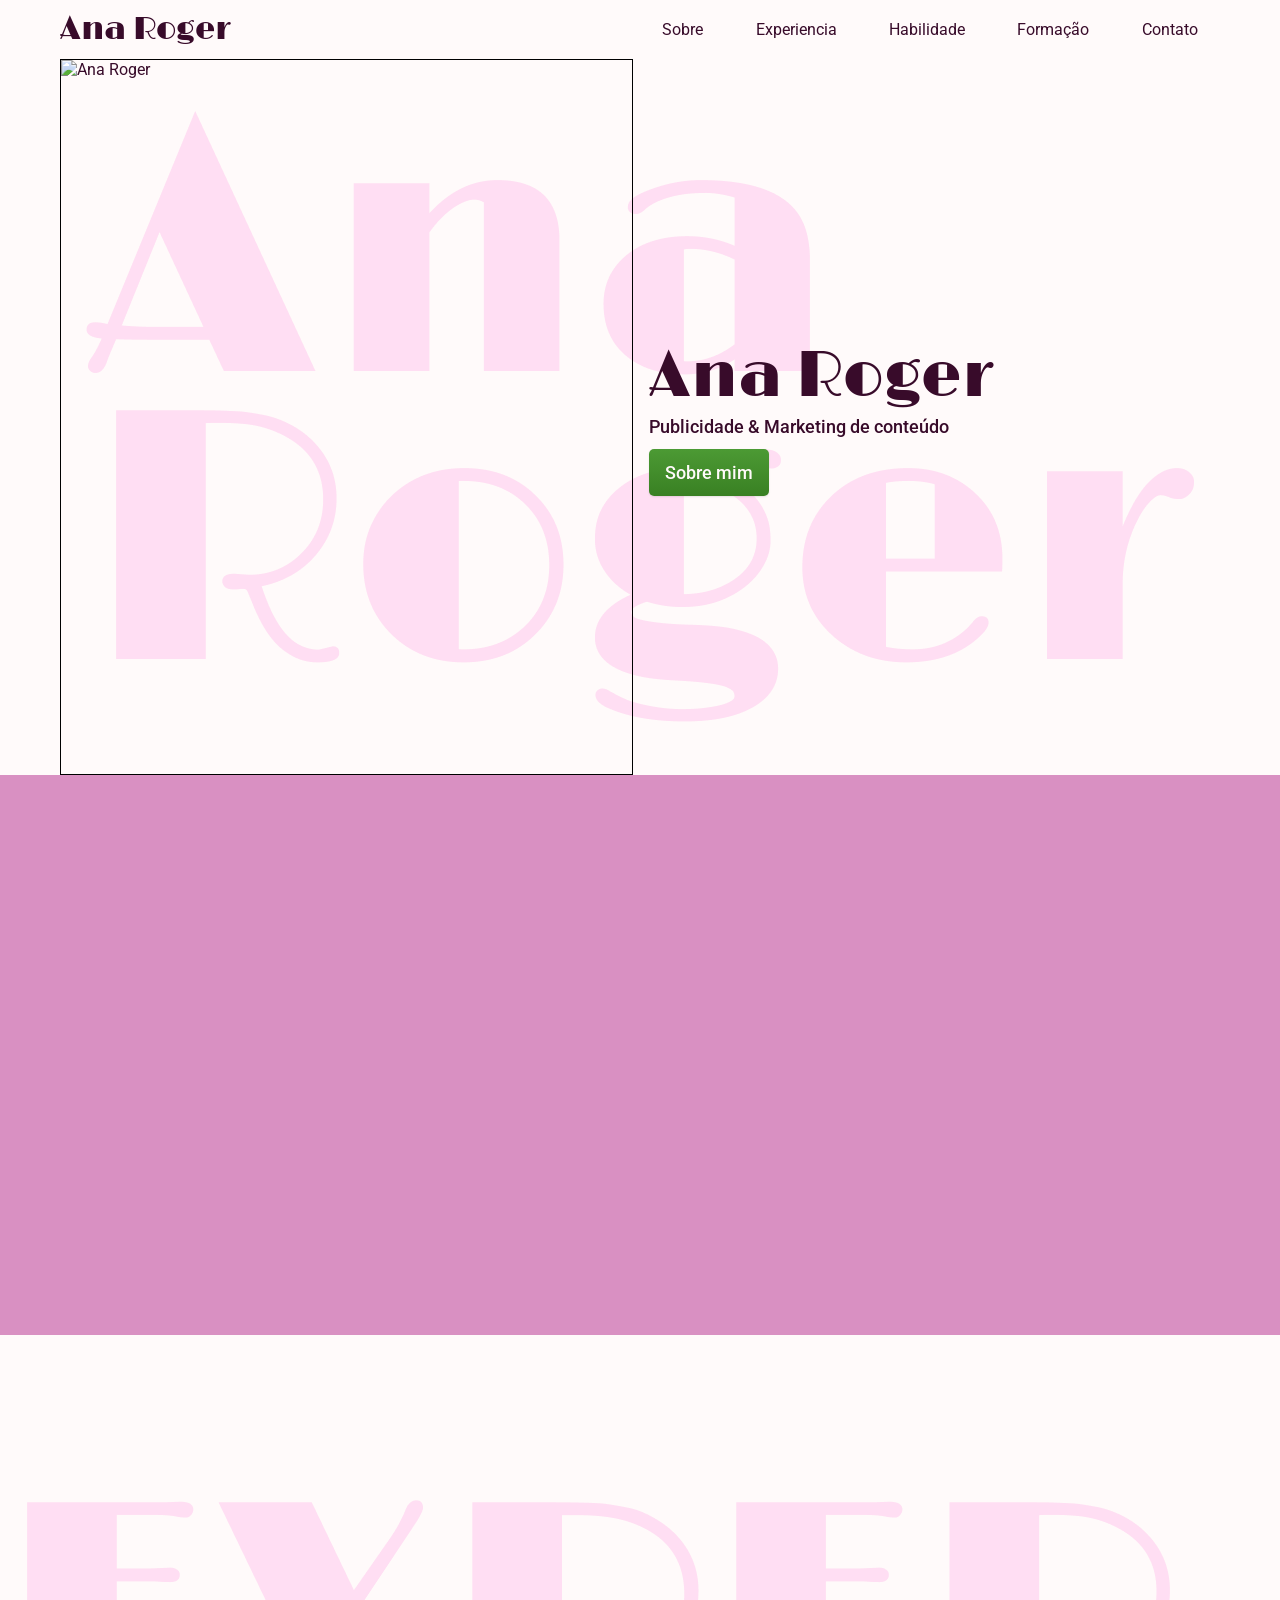
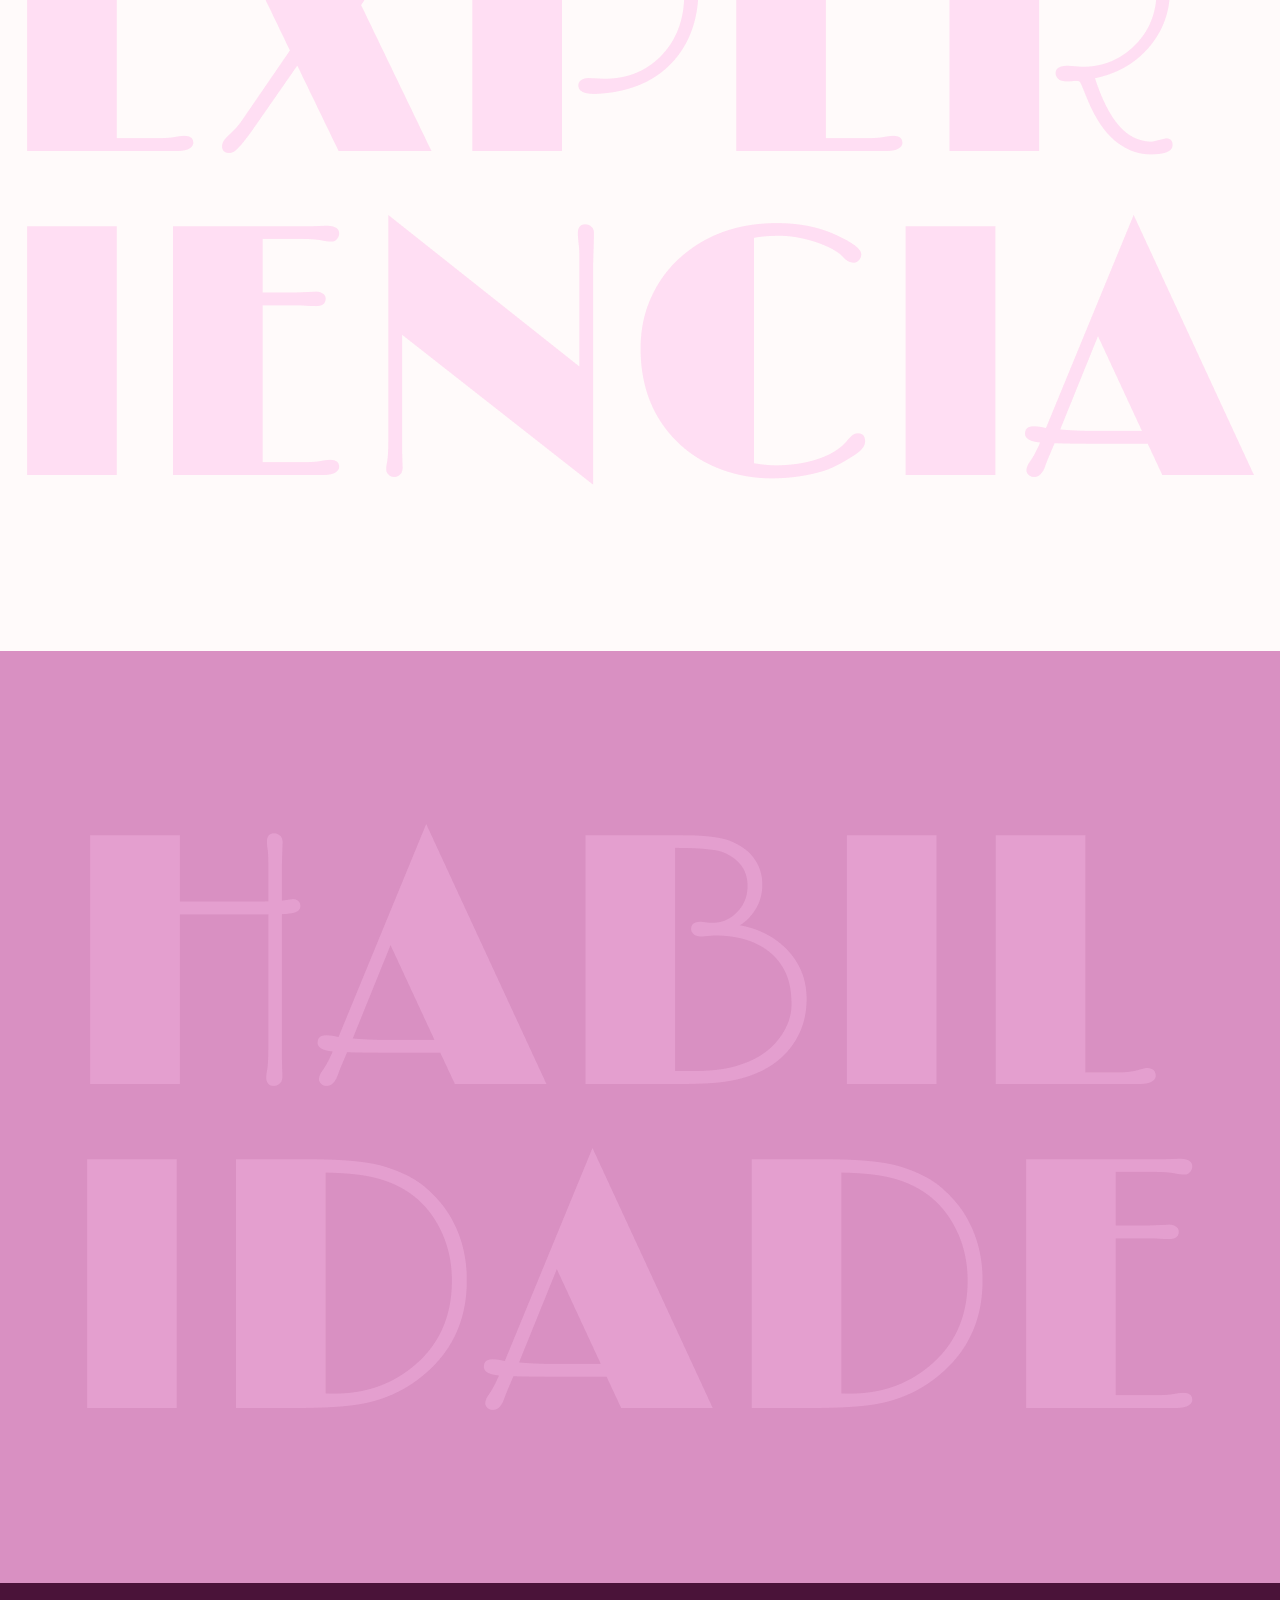
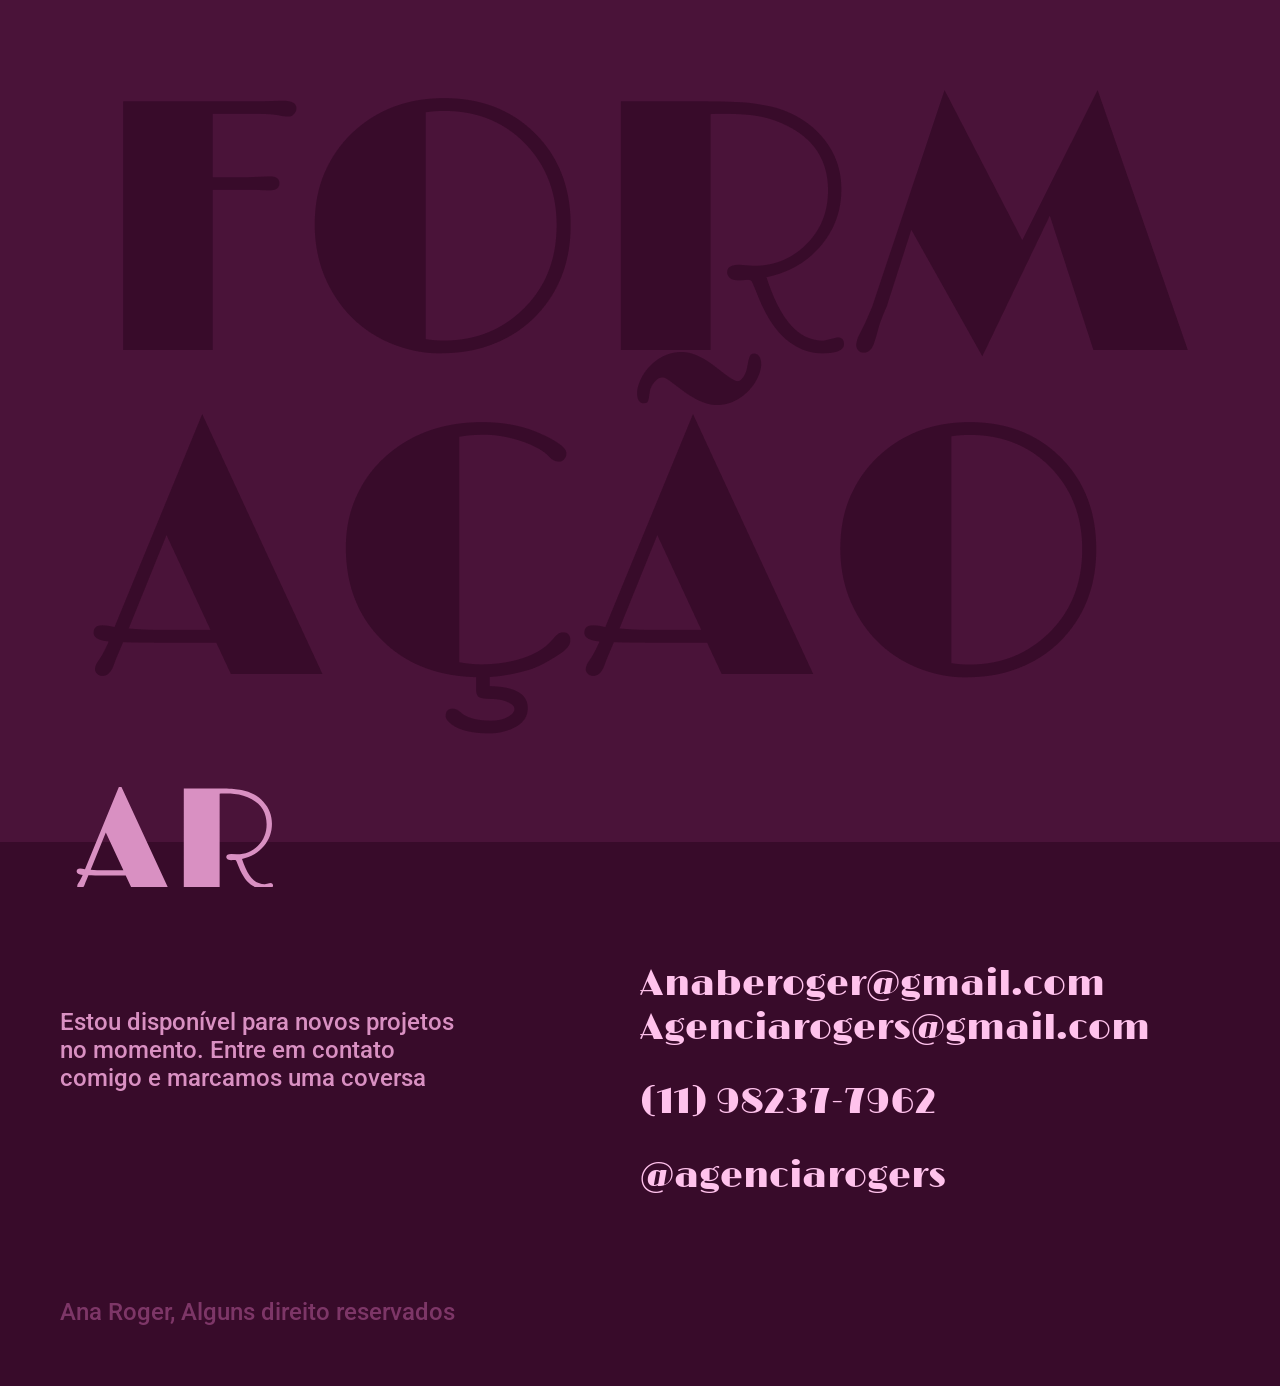
==== commit 2c975958: "Add files via upload Ajuste finais e colocando animações" ====
--- a/index.html
+++ b/index.html
@@ -11,6 +11,9 @@
       rel="stylesheet"
     />
     <title>Ana Roger</title>
+    <script>
+      document.documentElement.className += "js";
+    </script>
   </head>
   <body>
     <header class="header">
@@ -31,6 +34,9 @@
           <li class="link">
             <a href="#for">Formação</a>
           </li>
+          <li class="link">
+            <a href="#contato">Contato</a>
+          </li>
         </ul>
       </div>
     </header>
@@ -38,22 +44,22 @@
     <main class="introducao">
       <div class="introducao-content container">
         <picture class="fadeInDown" data-anime="800">
-          <source media="(max-width: 800px)" />
+          <source media="(max-width: 800px)" data-anime='left' />
           <!-- srcset="./img/bicicletas/nimbus.jpg" -->
           <!-- src="./img/fotos/introducao.jpg" -->
-          <img width="1280" height="1600" alt="Ana Roger" />
+          <img width="1280" height="1600" alt="Ana Roger" data-anime='left' />
         </picture>
-        <div class="introducao-dados">
+        <div class="introducao-dados" data-anime='right'>
           <h1>Ana Roger</h1>
           <p>Publicidade & Marketing de conteúdo</p>
-          <button class="btn">Sobre mim</button>
+          <a class="btn" href="#sobre">Sobre mim</a>
         </div>
       </div>
     </main>
 
-    <article class="sobre">
-      <h1>Sobre mim.</h1>
-      <p>
+    <article class="sobre" id="sobre">
+      <h1 data-anime='top'>Sobre mim.</h1>
+      <p data-anime='top'>
         Olá! Sou Ana Beatriz, uma apaixonada por Publicidade e Propaganda, com
         21 anos e atualmente no segundo ano de curso. Há três anos, mergulhei no
         universo das redes sociais como Social Media, onde desenvolvo
@@ -61,22 +67,22 @@
       </p>
     </article>
 
-    <article class="experiencia">
+    <article class="experiencia" id="exp">
       <div class="experiencia-content container">
-        <h2 class="text-decoretion">
+        <h2 class="text-decoretion" data-anime='left'>
           Expe <br />
           rien <br />
           cia
         </h2>
-        <h2 class="text-decoretion-mobile">Experiencia</h2>
+        <h2 class="text-decoretion-mobile" data-anime='top'>Experiencia</h2>
         <div class="experiencia-dados">
-          <p>
+          <p data-anime='right'>
             Minha mais recente experiência acadêmica foi o mestrado que fiz no
             exterior em UX Design. Além disso me mantenho sempre atualizado com
             cursos intensivos online.
           </p>
           <ul class="experiencia-empresa">
-            <li class="experiencia-empresa-dados">
+            <li class="experiencia-empresa-dados" data-anime='right'>
               <div>
                 <p>05/2024 - atual</p>
                 <small>Estagio</small>
@@ -88,7 +94,7 @@
                 Dogs.
               </p>
             </li>
-            <li class="experiencia-empresa-dados">
+            <li class="experiencia-empresa-dados" data-anime='right'>
               <div>
                 <p>05/2024 - atual</p>
                 <small>Estagio</small>
@@ -105,16 +111,16 @@
       </div>
     </article>
 
-    <article class="habilidade">
+    <article class="habilidade" id="hab">
       <div class="habilidade-content container">
-        <h2 class="text-decoretion">
+        <h2 class="text-decoretion" data-anime='left'>
           Hab <br />
           ilid <br />
           ade
         </h2>
         <h2 class="text-decoretion-mobile">Habilidade</h2>
         <ul class="habilidade-list">
-          <li class="habilidade-item">
+          <li class="habilidade-item" data-anime='top'>
             <h4>Design Gráfico</h4>
             <p>
               Desenvolvo pequenosprojetos como o Bikcraft utilizando apenas
@@ -122,7 +128,7 @@
               Dogs.
             </p>
           </li>
-          <li class="habilidade-item">
+          <li class="habilidade-item" data-anime='top'>
             <h4>Roteirização</h4>
             <p>
               Desenvolvo pequenosprojetos como o Bikcraft utilizando apenas
@@ -130,7 +136,7 @@
               Dogs.
             </p>
           </li>
-          <li class="habilidade-item">
+          <li class="habilidade-item" data-anime='top'>
             <h4>Trabalho em Equipe</h4>
             <p>
               Desenvolvo pequenosprojetos como o Bikcraft utilizando apenas
@@ -138,7 +144,7 @@
               Dogs.
             </p>
           </li>
-          <li class="habilidade-item">
+          <li class="habilidade-item" data-anime='top'>
             <h4>Criação de Estratégia</h4>
             <p>
               Desenvolvo pequenosprojetos como o Bikcraft utilizando apenas
@@ -146,7 +152,7 @@
               Dogs.
             </p>
           </li>
-          <li class="habilidade-item">
+          <li class="habilidade-item" data-anime='top'>
             <h4>Relatórios</h4>
             <p>
               Desenvolvo pequenosprojetos como o Bikcraft utilizando apenas
@@ -158,8 +164,8 @@
       </div>
     </article>
 
-    <article class="formacao">
-      <div class="formacao-content container">
+    <article class="formacao" id="for">
+      <div class="formacao-content container" data-anime='right'>
         <h2 class="text-decoretion cor-1">
           For <br />
           maç <br />
@@ -223,13 +229,13 @@
       </div>
     </article>
 
-    <footer class="footer">
+    <footer class="footer" id="contato">
       <div class="footer-content container">
-        <p class="cor-1">
+        <p class="cor-1" data-anime='left'>
           Estou disponível para novos projetos no momento. Entre em contato
           comigo e marcamos uma coversa
         </p>
-        <div class="contato">
+        <div class="contato" data-anime='right'>
           <div class="link">
             <a href="#">Anaberoger@gmail.com</a>
             <a href="#">Agenciarogers@gmail.com</a>
--- a/styles/index.css
+++ b/styles/index.css
@@ -1,3 +1,7 @@
+html {
+  scroll-behavior: smooth;
+}
+
 body {
   margin: 0;
   font-family: "Roboto", serif;
@@ -84,7 +88,7 @@
 }
 
 .link a:hover {
-  color: #ffc2ec;
+  color: #4C9A34;
 }
 
 @media (max-width: 50rem) {
@@ -137,6 +141,7 @@
   font-family: "Roboto", serif;
   font-size: 1.125rem;
   font-weight: 500;
+  display: inline-block;
   border: none;
   background: linear-gradient(#4c9a34, #398023);
   color: #fffafa;
@@ -250,6 +255,19 @@
 
 .experiencia-empresa-dados div p {
   font-size: 1.125rem;
+  position: relative;
+  margin-left: 11px;
+}
+
+.experiencia-empresa-dados div p::after {
+  content: "";
+  display: block;
+  width: 4px;
+  height: 8px;
+  background: linear-gradient(#4c9a34, #398023);
+  position: absolute;
+  top: 6px;
+  left: -11px;
 }
 
 .experiencia-empresa-dados div small {
@@ -409,10 +427,23 @@
   font-family: "Limelight", serif;
   font-weight: 400;
   font-size: 1.125rem;
+  position: relative;
+  margin-left: 11px;
+}
+
+.formacao-item h2::after {
+  content: "";
+  display: block;
+  width: 4px;
+  height: 17px;
+  background: linear-gradient(#4c9a34, #398023);
+  position: absolute;
+  top: 0px;
+  left: -11px;
 }
 
 .formacao-item p {
-  font-size: 0.875rem;
+  font-size: 0.875rem; 
 }
 
 .list-cur {
@@ -422,6 +453,18 @@
 .list-cur h5 {
   font-size: 1.125rem;
   font-weight: 500;
+  position: relative;
+}
+
+.list-cur h5::after {
+  content: "";
+  display: block;
+  width: 24px;
+  height: 24px;
+  background: url("../img/icon/cursos.svg") no-repeat center;
+  position: absolute;
+  top: -2px;
+  left: -32px;
 }
 
 .item-cur li + li {
@@ -443,6 +486,7 @@
 .list-idi h5 {
   font-size: 1.125rem;
   font-weight: 500;
+  position: relative;
 }
 
 .item-idi li + li {
@@ -456,9 +500,15 @@
   gap: 0.5rem;
 }
 
-.list-idi h5 {
-  font-size: 1.125rem;
-  font-weight: 500;
+.list-idi h5::after {
+  content: "";
+  display: block;
+  width: 24px;
+  height: 24px;
+  background: url("../img/icon/idiomas.svg") no-repeat center;
+  position: absolute;
+  top: -2px;
+  left: -32px;
 }
 
 .item-idi p {
@@ -476,6 +526,11 @@
     margin-bottom: 1.875rem;
   }
 
+  .list-idi h5,
+  .list-cur h5 {
+    margin-left: 32px;
+  }
+
   .formacao-content {
     grid-template-columns: 1fr;
     padding-block: 3.75rem;
@@ -526,7 +581,7 @@
 }
 
 .contato a:hover {
-  color: #7d3667;
+  color: #4C9A34;
 }
 
 .footer-content .copy {
@@ -600,3 +655,25 @@
     display: block;
   }
 }
+
+.js [data-anime] {
+  opacity: 0;
+  transition: 0.3s;
+}
+
+.js [data-anime='left'] {
+  transform: translate3d(-50px, 0, 0);
+}
+
+.js [data-anime='right'] {
+  transform: translate3d(50px, 0, 0);
+}
+
+.js [data-anime='top'] {
+  transform: translate3d(0, -50px, 0);
+}
+
+[data-anime].animate {
+  opacity: 1 !important;
+  transform: translate3d(0px, 0px, 0px);
+}
